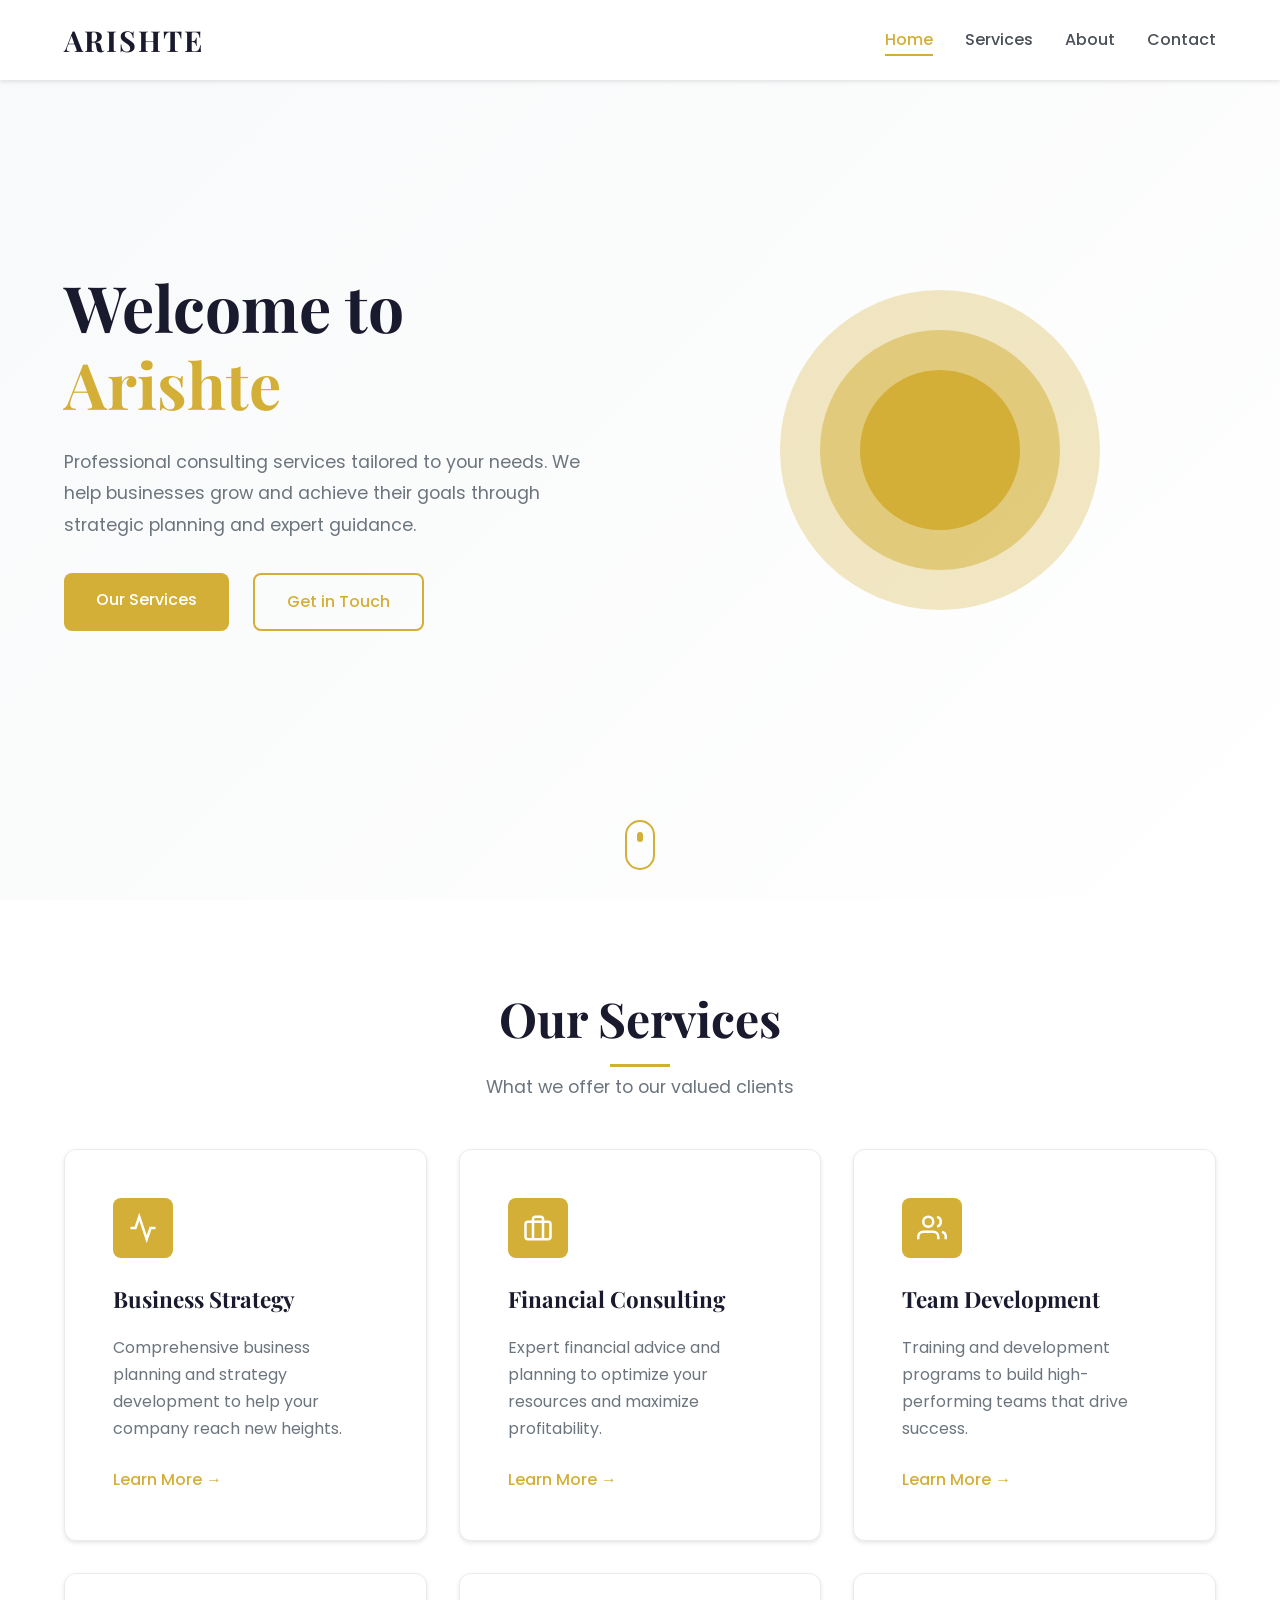
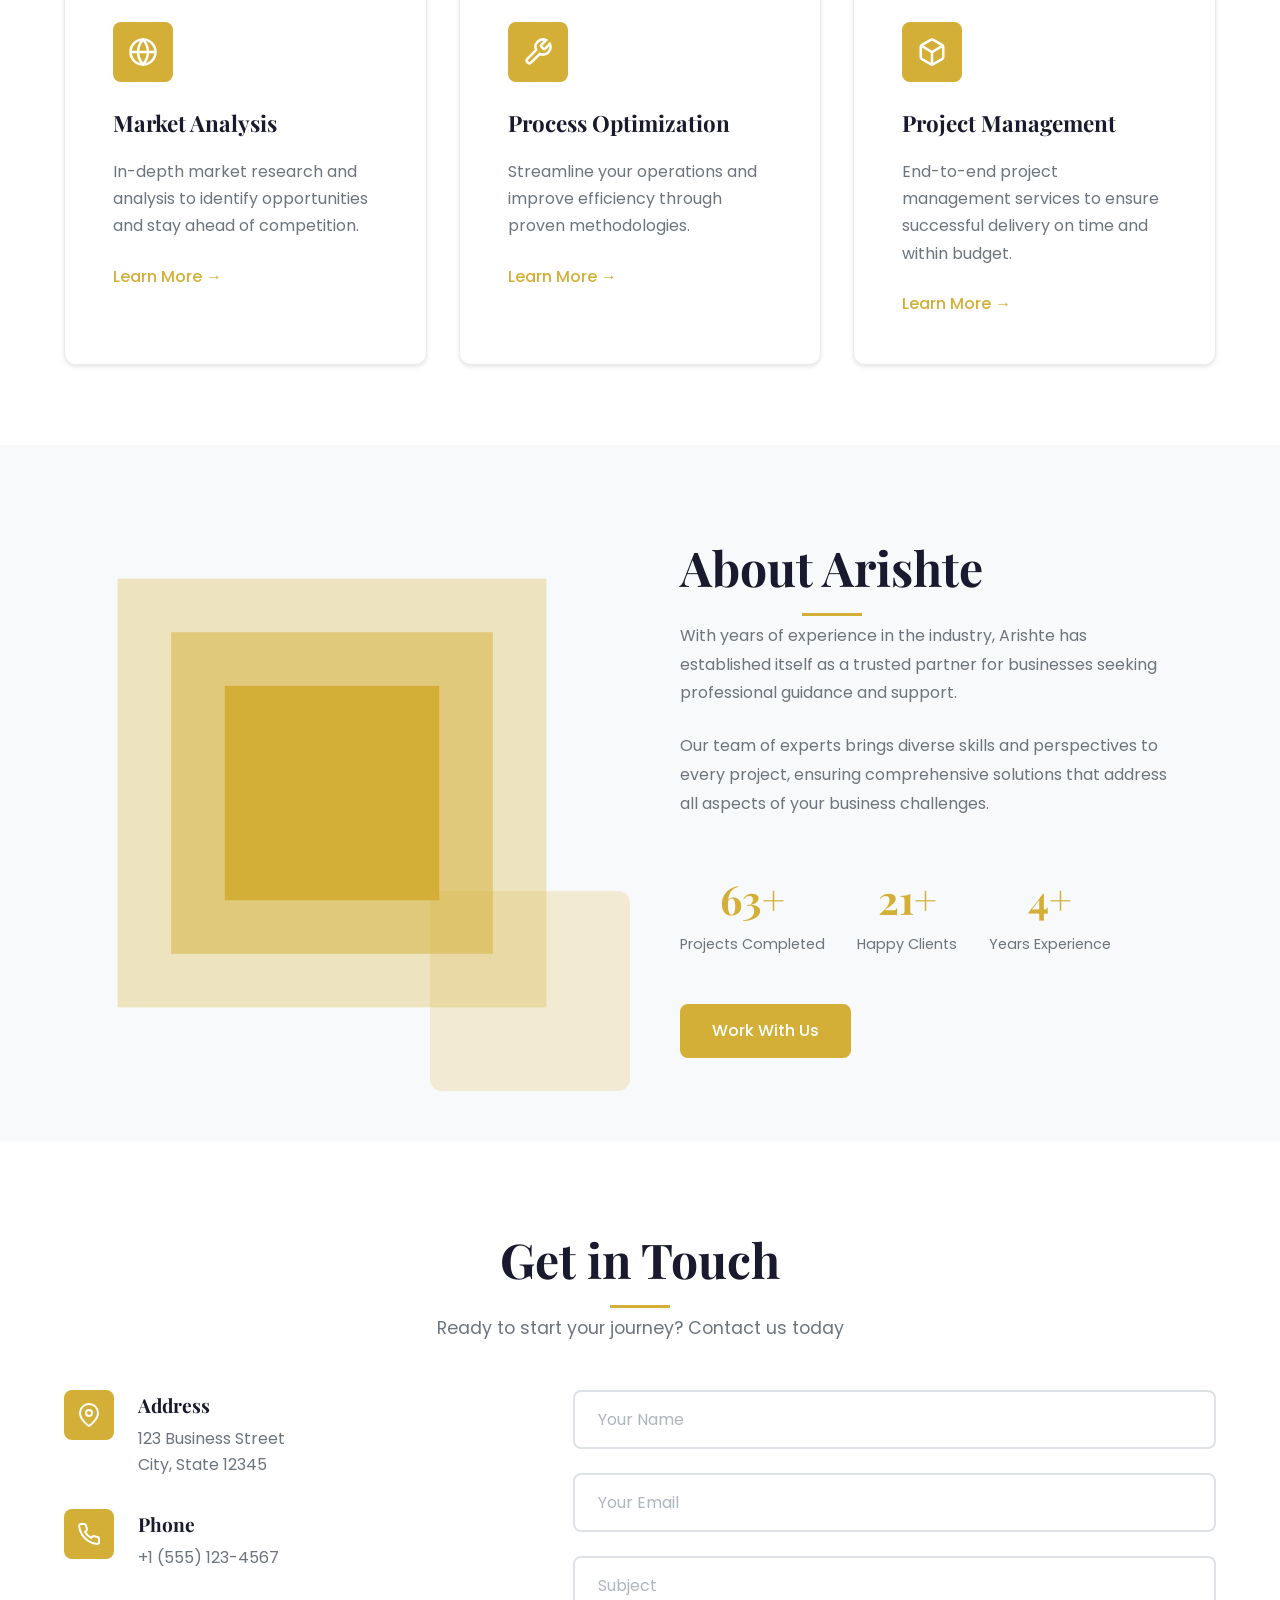
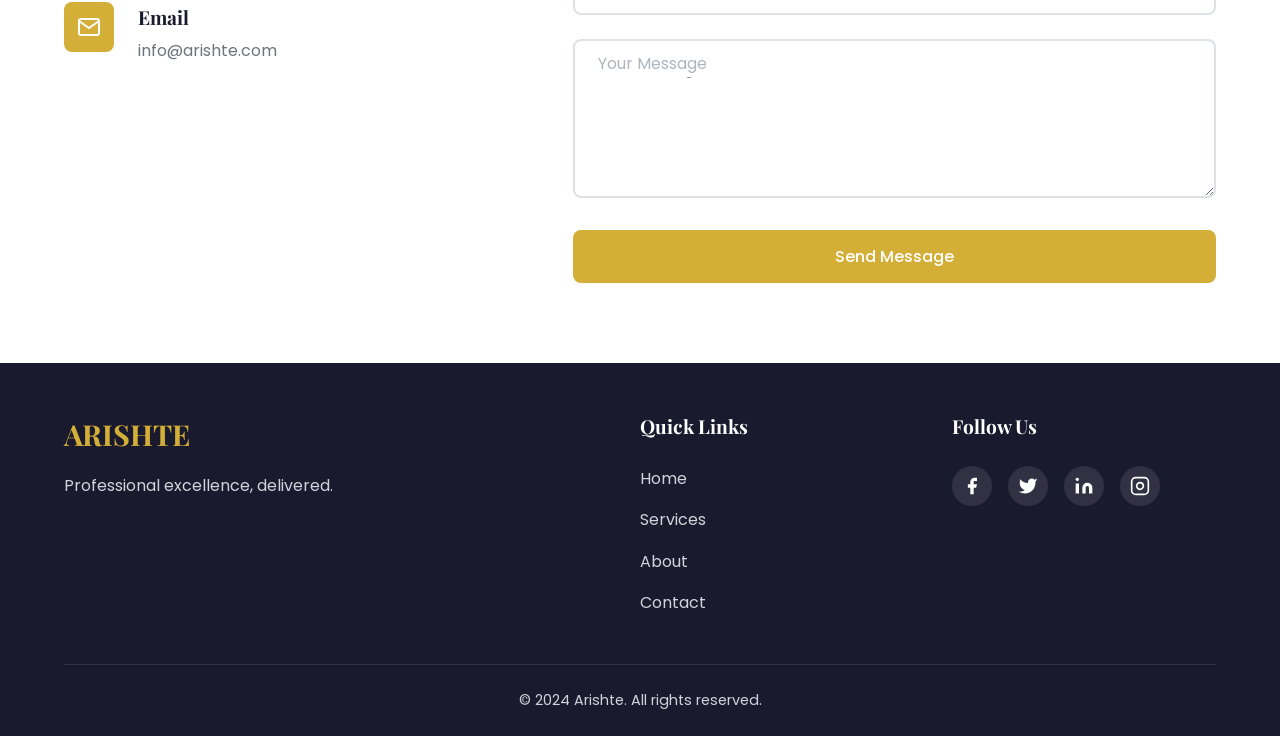
==== index.html @ a4136ff3 "Title: Initial implementation of Arishte website clone with responsive design Key features implement" ====
<!DOCTYPE html>
<html lang="en">
<head>
    <meta charset="UTF-8">
    <meta name="viewport" content="width=device-width, initial-scale=1.0">
    <title>Arishte - Professional Services</title>
    
    <!-- Google Fonts -->
    <link rel="preconnect" href="https://fonts.googleapis.com">
    <link rel="preconnect" href="https://fonts.gstatic.com" crossorigin>
    <link href="https://fonts.googleapis.com/css2?family=Playfair+Display:wght@400;500;600;700&family=Poppins:wght@300;400;500;600&display=swap" rel="stylesheet">
    
    <!-- Custom Styles -->
    <link rel="stylesheet" href="style.css">
</head>
<body>
    <!-- Header / Navbar -->
    <header class="header" id="header">
        <nav class="nav container">
            <a href="#" class="nav__logo">ARISHTE</a>
            
            <!-- Desktop Menu -->
            <ul class="nav__menu" id="nav-menu">
                <li class="nav__item">
                    <a href="#home" class="nav__link active">Home</a>
                </li>
                <li class="nav__item">
                    <a href="#services" class="nav__link">Services</a>
                </li>
                <li class="nav__item">
                    <a href="#about" class="nav__link">About</a>
                </li>
                <li class="nav__item">
                    <a href="#contact" class="nav__link">Contact</a>
                </li>
            </ul>
            
            <!-- Mobile Toggle Button -->
            <button class="nav__toggle" id="nav-toggle" aria-label="Toggle navigation">
                <span></span>
                <span></span>
                <span></span>
            </button>
        </nav>
    </header>

    <main>
        <!-- Hero Section -->
        <section class="hero section" id="home">
            <div class="hero__container container">
                <div class="hero__content">
                    <h1 class="hero__title fade-in">
                        Welcome to<br>
                        <span class="hero__title-highlight">Arishte</span>
                    </h1>
                    <p class="hero__description fade-in">
                        Professional consulting services tailored to your needs. 
                        We help businesses grow and achieve their goals through 
                        strategic planning and expert guidance.
                    </p>
                    <div class="hero__buttons fade-in">
                        <a href="#services" class="btn btn--primary">Our Services</a>
                        <a href="#contact" class="btn btn--outline">Get in Touch</a>
                    </div>
                </div>
                <div class="hero__image fade-in">
                    <!-- Placeholder image - replace with actual image -->
                    <div class="hero__image-placeholder">
                        <svg viewBox="0 0 200 200" xmlns="http://www.w3.org/2000/svg">
                            <circle cx="100" cy="100" r="80" fill="#d4af37" opacity="0.3"/>
                            <circle cx="100" cy="100" r="60" fill="#d4af37" opacity="0.5"/>
                            <circle cx="100" cy="100" r="40" fill="#d4af37"/>
                        </svg>
                    </div>
                </div>
            </div>
            
            <!-- Scroll indicator -->
            <a href="#services" class="scroll-indicator">
                <span></span>
            </a>
        </section>

        <!-- Services Section -->
        <section class="services section" id="services">
            <div class="container">
                <div class="section-header">
                    <h2 class="section-title">Our Services</h2>
                    <p class="section-subtitle">What we offer to our valued clients</p>
                </div>
                
                <div class="services__grid">
                    <!-- Service Card 1 -->
                    <div class="service-card fade-in">
                        <div class="service-card__icon">
                            <svg viewBox="0 0 24 24" fill="none" stroke="currentColor" stroke-width="2">
                                <path d="M22 12h-4l-3 9L9 3l-3 9H2"/>
                            </svg>
                        </div>
                        <h3 class="service-card__title">Business Strategy</h3>
                        <p class="service-card__description">
                            Comprehensive business planning and strategy development 
                            to help your company reach new heights.
                        </p>
                        <a href="#contact" class="service-card__link">Learn More →</a>
                    </div>
                    
                    <!-- Service Card 2 -->
                    <div class="service-card fade-in">
                        <div class="service-card__icon">
                            <svg viewBox="0 0 24 24" fill="none" stroke="currentColor" stroke-width="2">
                                <rect x="2" y="7" width="20" height="14" rx="2" ry="2"/>
                                <path d="M16 21V5a2 2 0 0 0-2-2h-4a2 2 0 0 0-2 2v16"/>
                            </svg>
                        </div>
                        <h3 class="service-card__title">Financial Consulting</h3>
                        <p class="service-card__description">
                            Expert financial advice and planning to optimize your 
                            resources and maximize profitability.
                        </p>
                        <a href="#contact" class="service-card__link">Learn More →</a>
                    </div>
                    
                    <!-- Service Card 3 -->
                    <div class="service-card fade-in">
                        <div class="service-card__icon">
                            <svg viewBox="0 0 24 24" fill="none" stroke="currentColor" stroke-width="2">
                                <path d="M17 21v-2a4 4 0 0 0-4-4H5a4 4 0 0 0-4 4v2"/>
                                <circle cx="9" cy="7" r="4"/>
                                <path d="M23 21v-2a4 4 0 0 0-3-3.87"/>
                                <path d="M16 3.13a4 4 0 0 1 0 7.75"/>
                            </svg>
                        </div>
                        <h3 class="service-card__title">Team Development</h3>
                        <p class="service-card__description">
                            Training and development programs to build high-performing 
                            teams that drive success.
                        </p>
                        <a href="#contact" class="service-card__link">Learn More →</a>
                    </div>
                    
                    <!-- Service Card 4 -->
                    <div class="service-card fade-in">
                        <div class="service-card__icon">
                            <svg viewBox="0 0 24 24" fill="none" stroke="currentColor" stroke-width="2">
                                <circle cx="12" cy="12" r="10"/>
                                <line x1="2" y1="12" x2="22" y2="12"/>
                                <path d="M12 2a15.3 15.3 0 0 1 4 10 15.3 15.3 0 0 1-4 10 15.3 15.3 0 0 1-4-10 15.3 15.3 0 0 1 4-10z"/>
                            </svg>
                        </div>
                        <h3 class="service-card__title">Market Analysis</h3>
                        <p class="service-card__description">
                            In-depth market research and analysis to identify 
                            opportunities and stay ahead of competition.
                        </p>
                        <a href="#contact" class="service-card__link">Learn More →</a>
                    </div>
                    
                    <!-- Service Card 5 -->
                    <div class="service-card fade-in">
                        <div class="service-card__icon">
                            <svg viewBox="0 0 24 24" fill="none" stroke="currentColor" stroke-width="2">
                                <path d="M14.7 6.3a1 1 0 0 0 0 1.4l1.6 1.6a1 1 0 0 0 1.4 0l3.77-3.77a6 6 0 0 1-7.94 7.94l-6.91 6.91a2.12 2.12 0 0 1-3-3l6.91-6.91a6 6 0 0 1 7.94-7.94l-3.76 3.76z"/>
                            </svg>
                        </div>
                        <h3 class="service-card__title">Process Optimization</h3>
                        <p class="service-card__description">
                            Streamline your operations and improve efficiency 
                            through proven methodologies.
                        </p>
                        <a href="#contact" class="service-card__link">Learn More →</a>
                    </div>
                    
                    <!-- Service Card 6 -->
                    <div class="service-card fade-in">
                        <div class="service-card__icon">
                            <svg viewBox="0 0 24 24" fill="none" stroke="currentColor" stroke-width="2">
                                <path d="M21 16V8a2 2 0 0 0-1-1.73l-7-4a2 2 0 0 0-2 0l-7 4A2 2 0 0 0 3 8v8a2 2 0 0 0 1 1.73l7 4a2 2 0 0 0 2 0l7-4A2 2 0 0 0 21 16z"/>
                                <polyline points="3.27 6.96 12 12.01 20.73 6.96"/>
                                <line x1="12" y1="22.08" x2="12" y2="12"/>
                            </svg>
                        </div>
                        <h3 class="service-card__title">Project Management</h3>
                        <p class="service-card__description">
                            End-to-end project management services to ensure 
                            successful delivery on time and within budget.
                        </p>
                        <a href="#contact" class="service-card__link">Learn More →</a>
                    </div>
                </div>
            </div>
        </section>

        <!-- About Section -->
        <section class="about section" id="about">
            <div class="container">
                <div class="about__content">
                    <div class="about__images fade-in">
                        <div class="about__image-main">
                            <!-- Placeholder image - replace with actual image -->
                            <div class="about__image-placeholder">
                                <svg viewBox="0 0 200 200" xmlns="http://www.w3.org/2000/svg">
                                    <rect x="20" y="20" width="160" height="160" fill="#d4af37" opacity="0.3"/>
                                    <rect x="40" y="40" width="120" height="120" fill="#d4af37" opacity="0.5"/>
                                    <rect x="60" y="60" width="80" height="80" fill="#d4af37"/>
                                </svg>
                            </div>
                        </div>
                        <div class="about__image-accent"></div>
                    </div>
                    
                    <div class="about__text fade-in">
                        <h2 class="section-title">About Arishte</h2>
                        <p class="about__description">
                            With years of experience in the industry, Arishte has established itself 
                            as a trusted partner for businesses seeking professional guidance and support.
                        </p>
                        <p class="about__description">
                            Our team of experts brings diverse skills and perspectives to every project, 
                            ensuring comprehensive solutions that address all aspects of your business challenges.
                        </p>
                        
                        <div class="about__stats">
                            <div class="stat">
                                <span class="stat__number">150+</span>
                                <span class="stat__label">Projects Completed</span>
                            </div>
                            <div class="stat">
                                <span class="stat__number">50+</span>
                                <span class="stat__label">Happy Clients</span>
                            </div>
                            <div class="stat">
                                <span class="stat__number">10+</span>
                                <span class="stat__label">Years Experience</span>
                            </div>
                        </div>
                        
                        <a href="#contact" class="btn btn--primary">Work With Us</a>
                    </div>
                </div>
            </div>
        </section>

        <!-- Contact Section -->
        <section class="contact section" id="contact">
            <div class="container">
                <div class="section-header">
                    <h2 class="section-title">Get in Touch</h2>
                    <p class="section-subtitle">Ready to start your journey? Contact us today</p>
                </div>
                
                <div class="contact__content">
                    <div class="contact__info fade-in">
                        <div class="contact__item">
                            <div class="contact__icon">
                                <svg viewBox="0 0 24 24" fill="none" stroke="currentColor" stroke-width="2">
                                    <path d="M21 10c0 7-9 13-9 13s-9-6-9-13a9 9 0 0 1 18 0z"/>
                                    <circle cx="12" cy="10" r="3"/>
                                </svg>
                            </div>
                            <div class="contact__details">
                                <h4>Address</h4>
                                <p>123 Business Street<br>City, State 12345</p>
                            </div>
                        </div>
                        
                        <div class="contact__item">
                            <div class="contact__icon">
                                <svg viewBox="0 0 24 24" fill="none" stroke="currentColor" stroke-width="2">
                                    <path d="M22 16.92v3a2 2 0 0 1-2.18 2 19.79 19.79 0 0 1-8.63-3.07 19.5 19.5 0 0 1-6-6 19.79 19.79 0 0 1-3.07-8.67A2 2 0 0 1 4.11 2h3a2 2 0 0 1 2 1.72 12.84 12.84 0 0 0 .7 2.81 2 2 0 0 1-.45 2.11L8.09 9.91a16 16 0 0 0 6 6l1.27-1.27a2 2 0 0 1 2.11-.45 12.84 12.84 0 0 0 2.81.7A2 2 0 0 1 22 16.92z"/>
                                </svg>
                            </div>
                            <div class="contact__details">
                                <h4>Phone</h4>
                                <p>+1 (555) 123-4567</p>
                            </div>
                        </div>
                        
                        <div class="contact__item">
                            <div class="contact__icon">
                                <svg viewBox="0 0 24 24" fill="none" stroke="currentColor" stroke-width="2">
                                    <path d="M4 4h16c1.1 0 2 .9 2 2v12c0 1.1-.9 2-2 2H4c-1.1 0-2-.9-2-2V6c0-1.1.9-2 2-2z"/>
                                    <polyline points="22,6 12,13 2,6"/>
                                </svg>
                            </div>
                            <div class="contact__details">
                                <h4>Email</h4>
                                <p>info@arishte.com</p>
                            </div>
                        </div>
                    </div>
                    
                    <form class="contact__form fade-in" id="contact-form">
                        <div class="form-group">
                            <input type="text" id="name" class="form-input" placeholder="Your Name" required>
                            <label for="name" class="form-label">Your Name</label>
                        </div>
                        
                        <div class="form-group">
                            <input type="email" id="email" class="form-input" placeholder="Your Email" required>
                            <label for="email" class="form-label">Your Email</label>
                        </div>
                        
                        <div class="form-group">
                            <input type="text" id="subject" class="form-input" placeholder="Subject" required>
                            <label for="subject" class="form-label">Subject</label>
                        </div>
                        
                        <div class="form-group">
                            <textarea id="message" class="form-input form-textarea" placeholder="Your Message" rows="5" required></textarea>
                            <label for="message" class="form-label">Your Message</label>
                        </div>
                        
                        <button type="submit" class="btn btn--primary btn--full">Send Message</button>
                    </form>
                </div>
            </div>
        </section>
    </main>

    <!-- Footer -->
    <footer class="footer">
        <div class="container">
            <div class="footer__content">
                <div class="footer__brand">
                    <h3 class="footer__logo">ARISHTE</h3>
                    <p class="footer__tagline">Professional excellence, delivered.</p>
                </div>
                
                <div class="footer__links">
                    <h4>Quick Links</h4>
                    <ul>
                        <li><a href="#home">Home</a></li>
                        <li><a href="#services">Services</a></li>
                        <li><a href="#about">About</a></li>
                        <li><a href="#contact">Contact</a></li>
                    </ul>
                </div>
                
                <div class="footer__social">
                    <h4>Follow Us</h4>
                    <div class="social-links">
                        <a href="#" class="social-link" aria-label="Facebook">
                            <svg viewBox="0 0 24 24" fill="currentColor">
                                <path d="M18 2h-3a5 5 0 0 0-5 5v3H7v4h3v8h4v-8h3l1-4h-4V7a1 1 0 0 1 1-1h3z"/>
                            </svg>
                        </a>
                        <a href="#" class="social-link" aria-label="Twitter">
                            <svg viewBox="0 0 24 24" fill="currentColor">
                                <path d="M23 3a10.9 10.9 0 0 1-3.14 1.53 4.48 4.48 0 0 0-7.86 3v1A10.66 10.66 0 0 1 3 4s-4 9 5 13a11.64 11.64 0 0 1-7 2c9 5 20 0 20-11.5a4.5 4.5 0 0 0-.08-.83A7.72 7.72 0 0 0 23 3z"/>
                            </svg>
                        </a>
                        <a href="#" class="social-link" aria-label="LinkedIn">
                            <svg viewBox="0 0 24 24" fill="currentColor">
                                <path d="M16 8a6 6 0 0 1 6 6v7h-4v-7a2 2 0 0 0-2-2 2 2 0 0 0-2 2v7h-4v-7a6 6 0 0 1 6-6z"/>
                                <rect x="2" y="9" width="4" height="12"/>
                                <circle cx="4" cy="4" r="2"/>
                            </svg>
                        </a>
                        <a href="#" class="social-link" aria-label="Instagram">
                            <svg viewBox="0 0 24 24" fill="none" stroke="currentColor" stroke-width="2">
                                <rect x="2" y="2" width="20" height="20" rx="5" ry="5"/>
                                <path d="M16 11.37A4 4 0 1 1 12.63 8 4 4 0 0 1 16 11.37z"/>
                                <line x1="17.5" y1="6.5" x2="17.51" y2="6.5"/>
                            </svg>
                        </a>
                    </div>
                </div>
            </div>
            
            <div class="footer__bottom">
                <p>&copy; 2024 Arishte. All rights reserved.</p>
            </div>
        </div>
    </footer>

    <!-- JavaScript -->
    <script src="script.js"></script>
</body>
</html>
---- style.css ----
/* ===================================
   CSS Variables & Reset
   =================================== */
:root {
    /* Colors */
    --color-primary: #d4af37;
    --color-primary-dark: #b8962e;
    --color-primary-light: #e8c55a;
    --color-secondary: #1a1a2e;
    --color-dark: #0f0f1a;
    --color-light: #ffffff;
    --color-gray-100: #f8f9fa;
    --color-gray-200: #e9ecef;
    --color-gray-300: #dee2e6;
    --color-gray-400: #ced4da;
    --color-gray-500: #adb5bd;
    --color-gray-600: #6c757d;
    --color-gray-700: #495057;
    --color-gray-800: #343a40;
    --color-gray-900: #212529;
    
    /* Typography */
    --font-heading: 'Playfair Display', Georgia, serif;
    --font-body: 'Poppins', -apple-system, BlinkMacSystemFont, sans-serif;
    
    /* Spacing */
    --spacing-xs: 0.5rem;
    --spacing-sm: 1rem;
    --spacing-md: 1.5rem;
    --spacing-lg: 2rem;
    --spacing-xl: 3rem;
    --spacing-2xl: 5rem;
    
    /* Transitions */
    --transition-fast: 0.2s ease;
    --transition-normal: 0.3s ease;
    --transition-slow: 0.5s ease;
    
    /* Shadows */
    --shadow-sm: 0 2px 4px rgba(0, 0, 0, 0.1);
    --shadow-md: 0 4px 12px rgba(0, 0, 0, 0.15);
    --shadow-lg: 0 8px 24px rgba(0, 0, 0, 0.2);
    
    /* Border Radius */
    --radius-sm: 4px;
    --radius-md: 8px;
    --radius-lg: 12px;
    --radius-full: 50%;
}

/* Reset */
*, *::before, *::after {
    margin: 0;
    padding: 0;
    box-sizing: border-box;
}

html {
    scroll-behavior: smooth;
    font-size: 16px;
}

body {
    font-family: var(--font-body);
    color: var(--color-gray-800);
    line-height: 1.6;
    overflow-x: hidden;
}

img {
    max-width: 100%;
    height: auto;
    display: block;
}

a {
    text-decoration: none;
    color: inherit;
    transition: color var(--transition-fast);
}

ul {
    list-style: none;
}

button {
    font-family: inherit;
    cursor: pointer;
    border: none;
    background: none;
}

input, textarea {
    font-family: inherit;
    font-size: inherit;
}

/* ===================================
   Utility Classes
   =================================== */
.container {
    max-width: 1200px;
    margin: 0 auto;
    padding: 0 var(--spacing-md);
}

.section {
    padding: var(--spacing-2xl) 0;
}

.section-header {
    text-align: center;
    margin-bottom: var(--spacing-xl);
}

.section-title {
    font-family: var(--font-heading);
    font-size: clamp(2rem, 5vw, 3rem);
    color: var(--color-secondary);
    margin-bottom: var(--spacing-sm);
    position: relative;
    display: inline-block;
}

.section-title::after {
    content: '';
    position: absolute;
    bottom: -10px;
    left: 50%;
    transform: translateX(-50%);
    width: 60px;
    height: 3px;
    background: var(--color-primary);
}

.section-subtitle {
    color: var(--color-gray-600);
    font-size: 1.1rem;
    max-width: 600px;
    margin: 0 auto;
}

/* Buttons */
.btn {
    display: inline-block;
    padding: 14px 32px;
    font-weight: 500;
    font-size: 1rem;
    border-radius: var(--radius-md);
    transition: all var(--transition-normal);
    text-align: center;
}

.btn--primary {
    background: var(--color-primary);
    color: var(--color-light);
}

.btn--primary:hover {
    background: var(--color-primary-dark);
    transform: translateY(-2px);
    box-shadow: var(--shadow-md);
}

.btn--outline {
    background: transparent;
    color: var(--color-primary);
    border: 2px solid var(--color-primary);
}

.btn--outline:hover {
    background: var(--color-primary);
    color: var(--color-light);
    transform: translateY(-2px);
}

.btn--full {
    width: 100%;
}

/* Fade-in Animation */
.fade-in {
    opacity: 0;
    transform: translateY(30px);
    transition: opacity var(--transition-slow), transform var(--transition-slow);
}

.fade-in.visible {
    opacity: 1;
    transform: translateY(0);
}

/* ===================================
   Header / Navigation
   =================================== */
.header {
    position: fixed;
    top: 0;
    left: 0;
    width: 100%;
    z-index: 1000;
    background: rgba(255, 255, 255, 0.95);
    backdrop-filter: blur(10px);
    box-shadow: var(--shadow-sm);
    transition: all var(--transition-normal);
}

.header.scrolled {
    box-shadow: var(--shadow-md);
}

.nav {
    display: flex;
    justify-content: space-between;
    align-items: center;
    height: 80px;
}

.nav__logo {
    font-family: var(--font-heading);
    font-size: 1.8rem;
    font-weight: 700;
    color: var(--color-secondary);
    letter-spacing: 2px;
}

.nav__logo:hover {
    color: var(--color-primary);
}

.nav__menu {
    display: flex;
    gap: var(--spacing-lg);
}

.nav__link {
    font-weight: 500;
    color: var(--color-gray-700);
    position: relative;
    padding: 5px 0;
}

.nav__link::after {
    content: '';
    position: absolute;
    bottom: 0;
    left: 0;
    width: 0;
    height: 2px;
    background: var(--color-primary);
    transition: width var(--transition-normal);
}

.nav__link:hover::after,
.nav__link.active::after {
    width: 100%;
}

.nav__link:hover,
.nav__link.active {
    color: var(--color-primary);
}

.nav__toggle {
    display: none;
    flex-direction: column;
    gap: 5px;
    padding: 5px;
}

.nav__toggle span {
    display: block;
    width: 25px;
    height: 3px;
    background: var(--color-secondary);
    border-radius: 2px;
    transition: all var(--transition-normal);
}

/* Mobile Menu Active State */
.nav__toggle.active span:nth-child(1) {
    transform: rotate(45deg) translate(6px, 6px);
}

.nav__toggle.active span:nth-child(2) {
    opacity: 0;
}

.nav__toggle.active span:nth-child(3) {
    transform: rotate(-45deg) translate(6px, -6px);
}

/* ===================================
   Hero Section
   =================================== */
.hero {
    min-height: 100vh;
    display: flex;
    align-items: center;
    padding-top: 80px;
    background: linear-gradient(135deg, var(--color-gray-100) 0%, var(--color-light) 100%);
    position: relative;
    overflow: hidden;
}

.hero__container {
    display: grid;
    grid-template-columns: 1fr 1fr;
    gap: var(--spacing-xl);
    align-items: center;
}

.hero__content {
    max-width: 600px;
}

.hero__title {
    font-family: var(--font-heading);
    font-size: clamp(2.5rem, 6vw, 4rem);
    line-height: 1.2;
    color: var(--color-secondary);
    margin-bottom: var(--spacing-md);
}

.hero__title-highlight {
    color: var(--color-primary);
    display: block;
}

.hero__description {
    font-size: 1.1rem;
    color: var(--color-gray-600);
    margin-bottom: var(--spacing-lg);
    line-height: 1.8;
}

.hero__buttons {
    display: flex;
    gap: var(--spacing-md);
    flex-wrap: wrap;
}

.hero__image {
    display: flex;
    justify-content: center;
    align-items: center;
}

.hero__image-placeholder {
    width: 400px;
    height: 400px;
    animation: float 6s ease-in-out infinite;
}

@keyframes float {
    0%, 100% {
        transform: translateY(0);
    }
    50% {
        transform: translateY(-20px);
    }
}

.scroll-indicator {
    position: absolute;
    bottom: 30px;
    left: 50%;
    transform: translateX(-50%);
    width: 30px;
    height: 50px;
    border: 2px solid var(--color-primary);
    border-radius: 15px;
    display: flex;
    justify-content: center;
    animation: bounce 2s infinite;
}

.scroll-indicator span {
    width: 6px;
    height: 10px;
    background: var(--color-primary);
    border-radius: 3px;
    margin-top: 10px;
    animation: scroll 2s infinite;
}

@keyframes bounce {
    0%, 100% {
        transform: translateX(-50%) translateY(0);
    }
    50% {
        transform: translateX(-50%) translateY(10px);
    }
}

@keyframes scroll {
    0% {
        opacity: 1;
        transform: translateY(0);
    }
    100% {
        opacity: 0;
        transform: translateY(15px);
    }
}

/* ===================================
   Services Section
   =================================== */
.services {
    background: var(--color-light);
}

.services__grid {
    display: grid;
    grid-template-columns: repeat(auto-fit, minmax(320px, 1fr));
    gap: var(--spacing-lg);
}

.service-card {
    background: var(--color-light);
    padding: var(--spacing-xl);
    border-radius: var(--radius-lg);
    box-shadow: var(--shadow-sm);
    transition: all var(--transition-normal);
    border: 1px solid var(--color-gray-200);
}

.service-card:hover {
    transform: translateY(-10px);
    box-shadow: var(--shadow-lg);
    border-color: var(--color-primary);
}

.service-card__icon {
    width: 60px;
    height: 60px;
    background: var(--color-primary);
    color: var(--color-light);
    border-radius: var(--radius-md);
    display: flex;
    align-items: center;
    justify-content: center;
    margin-bottom: var(--spacing-md);
    transition: all var(--transition-normal);
}

.service-card:hover .service-card__icon {
    background: var(--color-primary-dark);
}

.service-card__icon svg {
    width: 30px;
    height: 30px;
}

.service-card__title {
    font-family: var(--font-heading);
    font-size: 1.4rem;
    color: var(--color-secondary);
    margin-bottom: var(--spacing-sm);
}

.service-card__description {
    color: var(--color-gray-600);
    margin-bottom: var(--spacing-md);
    line-height: 1.7;
}

.service-card__link {
    color: var(--color-primary);
    font-weight: 500;
    display: inline-flex;
    align-items: center;
    gap: 5px;
    transition: gap var(--transition-fast);
}

.service-card__link:hover {
    gap: 10px;
}

/* ===================================
   About Section
   =================================== */
.about {
    background: var(--color-gray-100);
}

.about__content {
    display: grid;
    grid-template-columns: 1fr 1fr;
    gap: var(--spacing-2xl);
    align-items: center;
}

.about__images {
    position: relative;
}

.about__image-main {
    position: relative;
    z-index: 2;
}

.about__image-placeholder {
    width: 100%;
    aspect-ratio: 1;
    border-radius: var(--radius-lg);
    overflow: hidden;
}

.about__image-accent {
    position: absolute;
    bottom: -30px;
    right: -30px;
    width: 200px;
    height: 200px;
    background: var(--color-primary);
    opacity: 0.2;
    border-radius: var(--radius-lg);
    z-index: 1;
}

.about__text {
    max-width: 500px;
}

.about__description {
    color: var(--color-gray-600);
    margin-bottom: var(--spacing-md);
    line-height: 1.8;
}

.about__stats {
    display: flex;
    gap: var(--spacing-lg);
    margin: var(--spacing-xl) 0;
}

.stat {
    text-align: center;
}

.stat__number {
    display: block;
    font-family: var(--font-heading);
    font-size: 2.5rem;
    font-weight: 700;
    color: var(--color-primary);
}

.stat__label {
    font-size: 0.9rem;
    color: var(--color-gray-600);
}

/* ===================================
   Contact Section
   =================================== */
.contact {
    background: var(--color-light);
}

.contact__content {
    display: grid;
    grid-template-columns: 1fr 1.5fr;
    gap: var(--spacing-2xl);
}

.contact__info {
    display: flex;
    flex-direction: column;
    gap: var(--spacing-lg);
}

.contact__item {
    display: flex;
    gap: var(--spacing-md);
    align-items: flex-start;
}

.contact__icon {
    width: 50px;
    height: 50px;
    background: var(--color-primary);
    color: var(--color-light);
    border-radius: var(--radius-md);
    display: flex;
    align-items: center;
    justify-content: center;
    flex-shrink: 0;
}

.contact__icon svg {
    width: 24px;
    height: 24px;
}

.contact__details h4 {
    font-family: var(--font-heading);
    font-size: 1.2rem;
    color: var(--color-secondary);
    margin-bottom: 5px;
}

.contact__details p {
    color: var(--color-gray-600);
    line-height: 1.6;
}

.contact__form {
    display: flex;
    flex-direction: column;
    gap: var(--spacing-md);
}

.form-group {
    position: relative;
}

.form-input {
    width: 100%;
    padding: 15px 20px;
    border: 2px solid var(--color-gray-300);
    border-radius: var(--radius-md);
    background: var(--color-light);
    transition: all var(--transition-fast);
    font-size: 1rem;
}

.form-input:focus {
    outline: none;
    border-color: var(--color-primary);
    box-shadow: 0 0 0 3px rgba(212, 175, 55, 0.1);
}

.form-label {
    position: absolute;
    left: 20px;
    top: 50%;
    transform: translateY(-50%);
    color: var(--color-gray-500);
    pointer-events: none;
    transition: all var(--transition-fast);
    background: var(--color-light);
    padding: 0 5px;
}

.form-textarea + .form-label {
    top: 25px;
}

.form-input:focus + .form-label,
.form-input:not(:placeholder-shown) + .form-label {
    top: 0;
    font-size: 0.85rem;
    color: var(--color-primary);
}

.form-textarea {
    resize: vertical;
    min-height: 150px;
}

/* ===================================
   Footer
   =================================== */
.footer {
    background: var(--color-secondary);
    color: var(--color-light);
    padding: var(--spacing-xl) 0 var(--spacing-md);
}

.footer__content {
    display: grid;
    grid-template-columns: 2fr 1fr 1fr;
    gap: var(--spacing-xl);
    margin-bottom: var(--spacing-xl);
}

.footer__logo {
    font-family: var(--font-heading);
    font-size: 1.8rem;
    margin-bottom: var(--spacing-sm);
    color: var(--color-primary);
}

.footer__tagline {
    color: var(--color-gray-400);
    line-height: 1.6;
}

.footer__links h4,
.footer__social h4 {
    font-family: var(--font-heading);
    font-size: 1.2rem;
    margin-bottom: var(--spacing-md);
    color: var(--color-light);
}

.footer__links ul {
    display: flex;
    flex-direction: column;
    gap: var(--spacing-sm);
}

.footer__links a {
    color: var(--color-gray-400);
    transition: all var(--transition-fast);
}

.footer__links a:hover {
    color: var(--color-primary);
    padding-left: 5px;
}

.social-links {
    display: flex;
    gap: var(--spacing-sm);
}

.social-link {
    width: 40px;
    height: 40px;
    background: rgba(255, 255, 255, 0.1);
    border-radius: var(--radius-full);
    display: flex;
    align-items: center;
    justify-content: center;
    transition: all var(--transition-normal);
}

.social-link svg {
    width: 20px;
    height: 20px;
}

.social-link:hover {
    background: var(--color-primary);
    transform: translateY(-3px);
}

.footer__bottom {
    border-top: 1px solid rgba(255, 255, 255, 0.1);
    padding-top: var(--spacing-md);
    text-align: center;
    color: var(--color-gray-400);
    font-size: 0.9rem;
}

/* ===================================
   Responsive Design
   =================================== */

/* Tablet */
@media (max-width: 992px) {
    .hero__container {
        grid-template-columns: 1fr;
        text-align: center;
    }
    
    .hero__content {
        max-width: 100%;
    }
    
    .hero__buttons {
        justify-content: center;
    }
    
    .hero__image {
        order: -1;
    }
    
    .hero__image-placeholder {
        width: 300px;
        height: 300px;
    }
    
    .about__content {
        grid-template-columns: 1fr;
    }
    
    .about__images {
        max-width: 500px;
        margin: 0 auto;
    }
    
    .about__text {
        max-width: 100%;
        text-align: center;
    }
    
    .about__stats {
        justify-content: center;
    }
    
    .contact__content {
        grid-template-columns: 1fr;
    }
    
    .footer__content {
        grid-template-columns: 1fr;
        text-align: center;
    }
    
    .social-links {
        justify-content: center;
    }
}

/* Mobile */
@media (max-width: 768px) {
    :root {
        --spacing-2xl: 3rem;
    }
    
    .nav__menu {
        position: fixed;
        top: 80px;
        left: -100%;
        width: 100%;
        height: calc(100vh - 80px);
        background: var(--color-light);
        flex-direction: column;
        align-items: center;
        justify-content: center;
        gap: var(--spacing-xl);
        transition: left var(--transition-normal);
        box-shadow: var(--shadow-md);
    }
    
    .nav__menu.active {
        left: 0;
    }
    
    .nav__toggle {
        display: flex;
    }
    
    .nav__link {
        font-size: 1.3rem;
    }
    
    .services__grid {
        grid-template-columns: 1fr;
    }
    
    .about__stats {
        flex-direction: column;
        gap: var(--spacing-md);
    }
    
    .hero__buttons {
        flex-direction: column;
        align-items: center;
    }
    
    .btn {
        width: 100%;
        max-width: 300px;
    }
    
    .section-title {
        font-size: 2rem;
    }
    
    .hero__title {
        font-size: 2.5rem;
    }
}

/* Small Mobile */
@media (max-width: 480px) {
    .container {
        padding: 0 var(--spacing-sm);
    }
    
    .hero__image-placeholder {
        width: 250px;
        height: 250px;
    }
    
    .service-card {
        padding: var(--spacing-lg);
    }
    
    .stat__number {
        font-size: 2rem;
    }
}

/* Print Styles */
@media print {
    .header,
    .scroll-indicator,
    .nav__toggle {
        display: none;
    }
    
    .section {
        padding: 20px 0;
    }
}
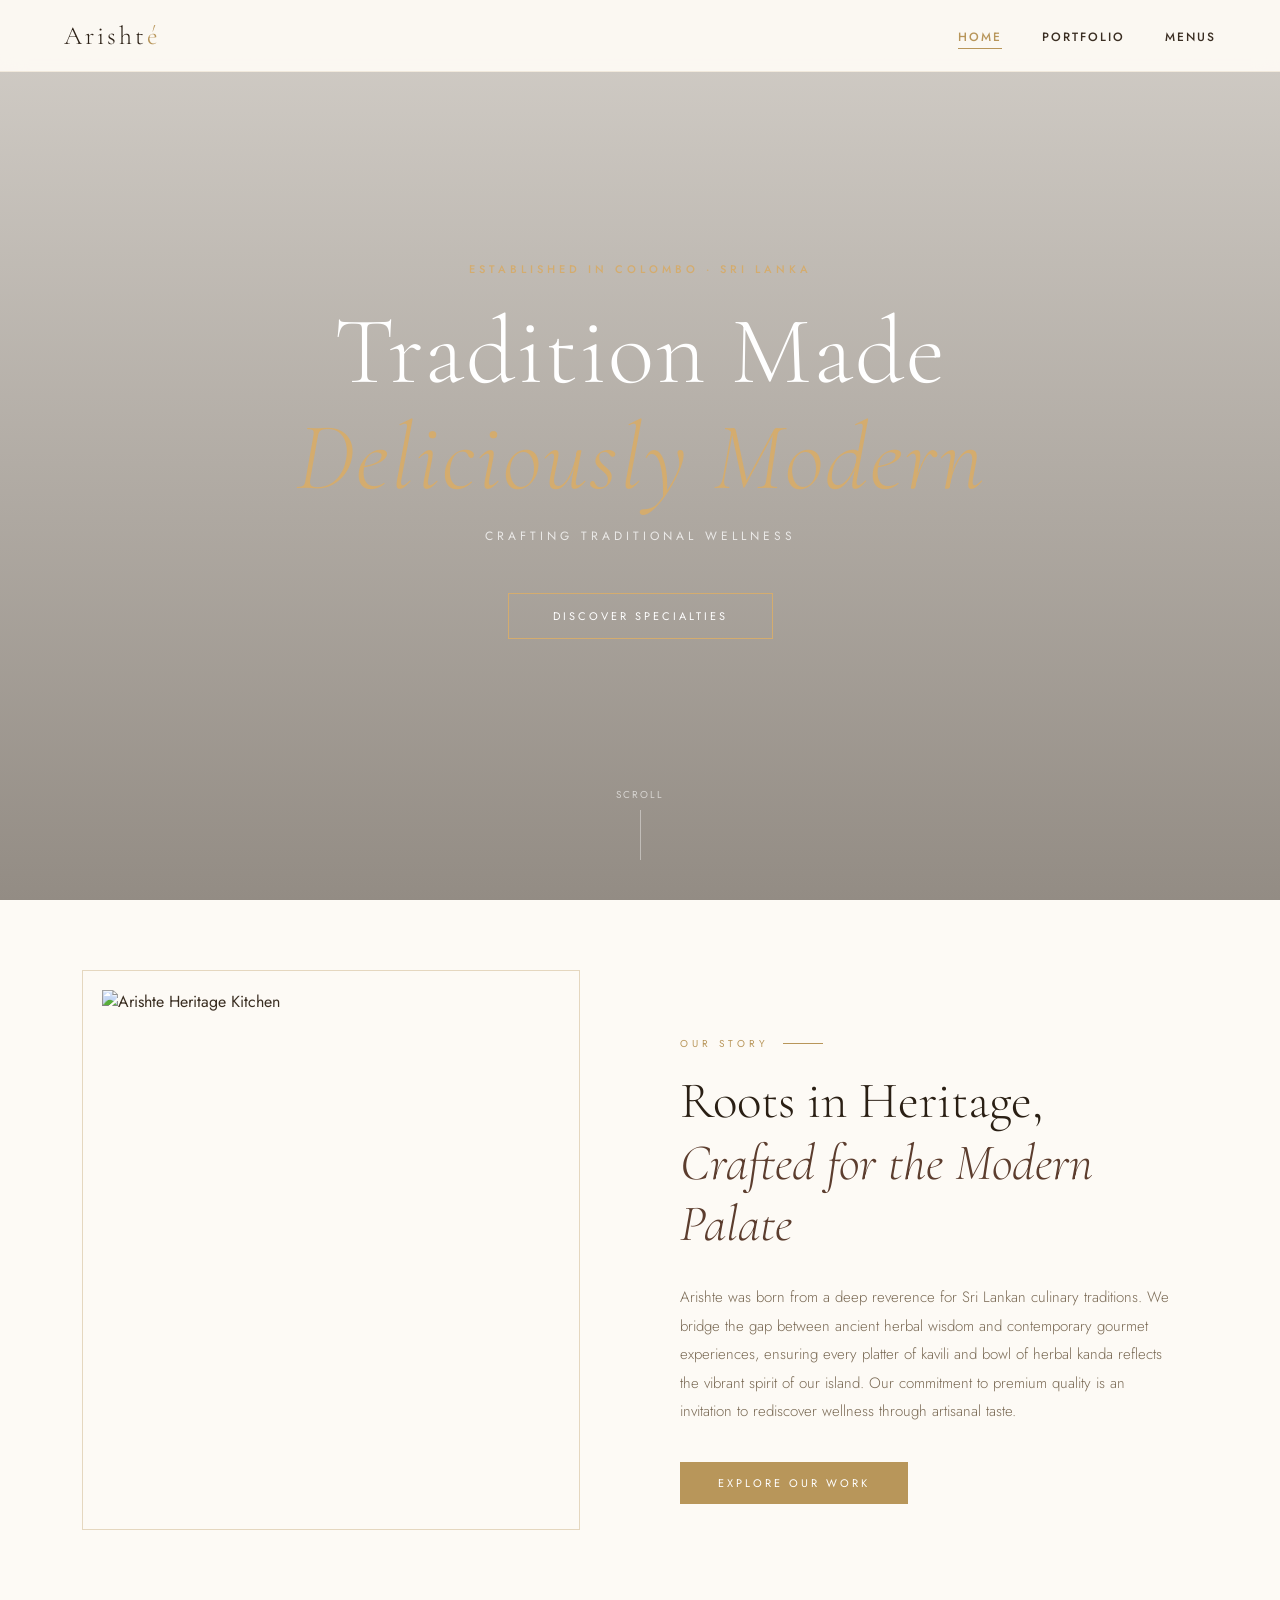
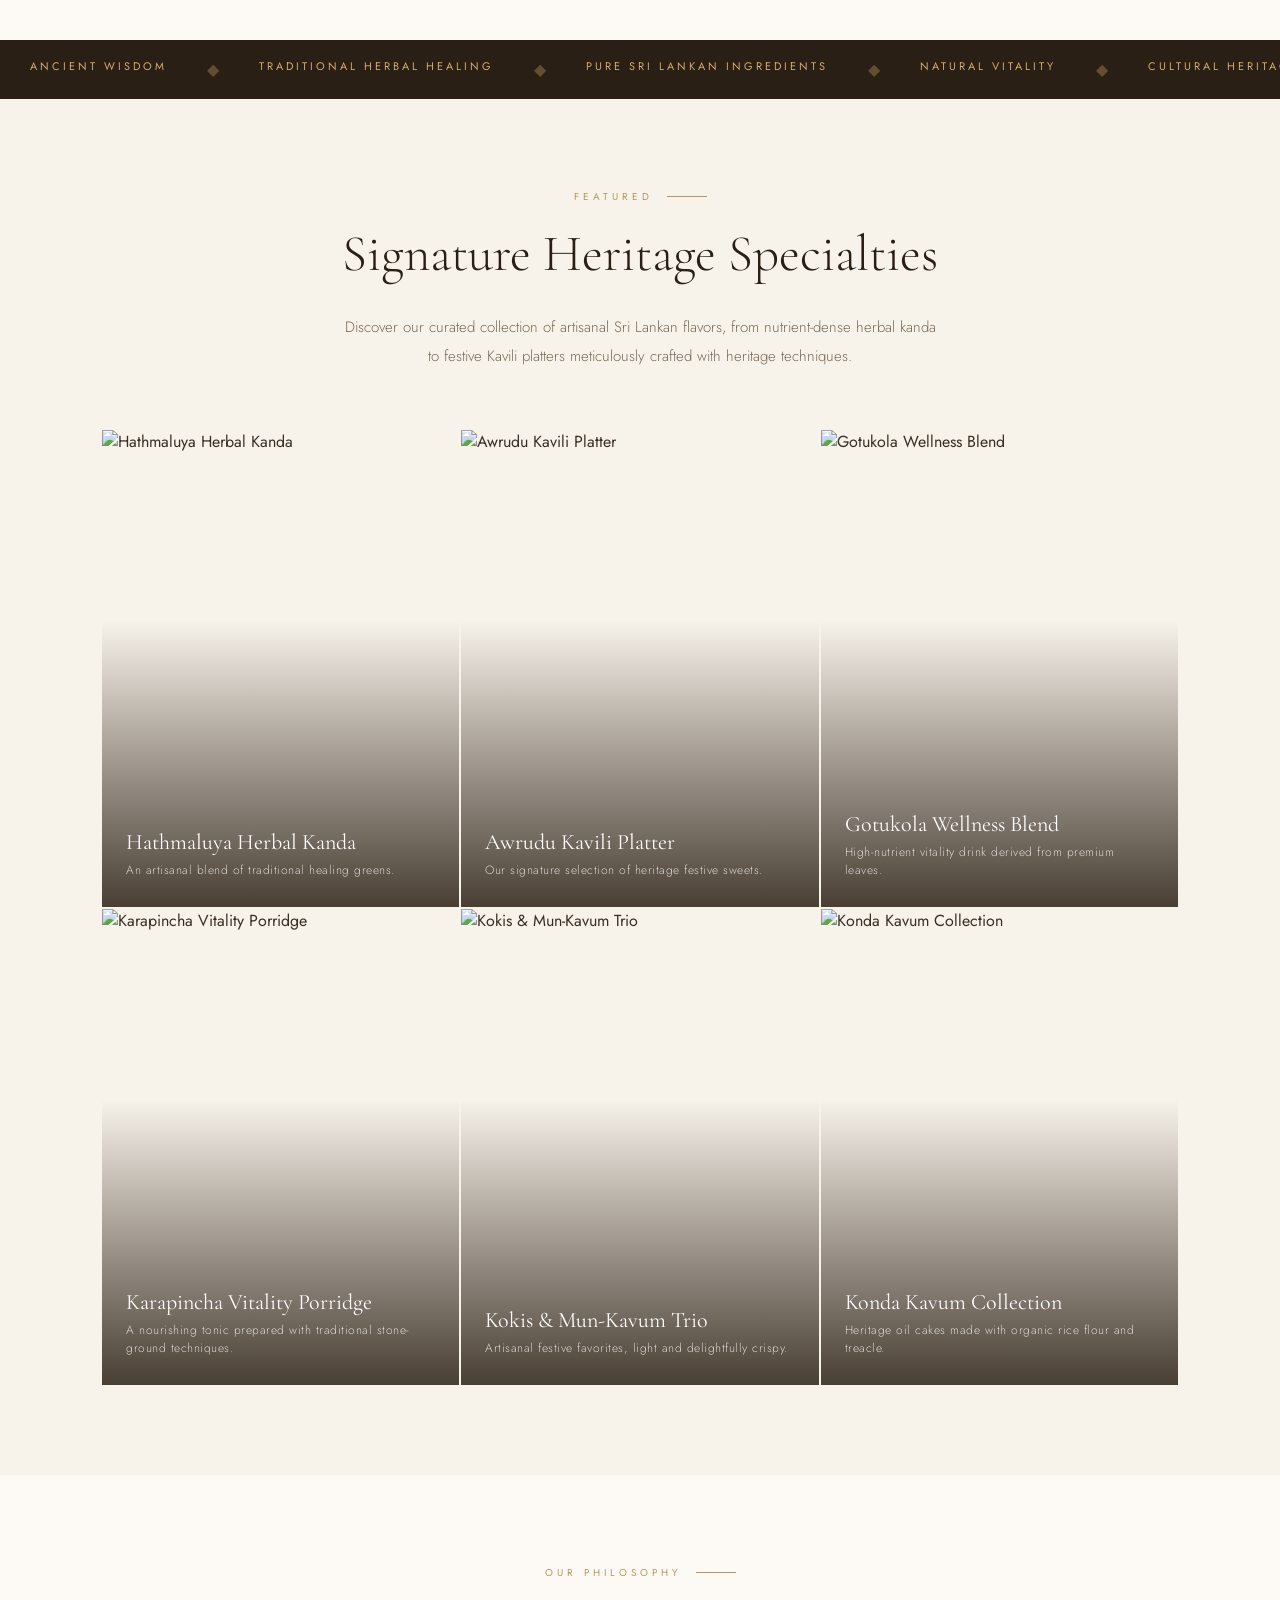
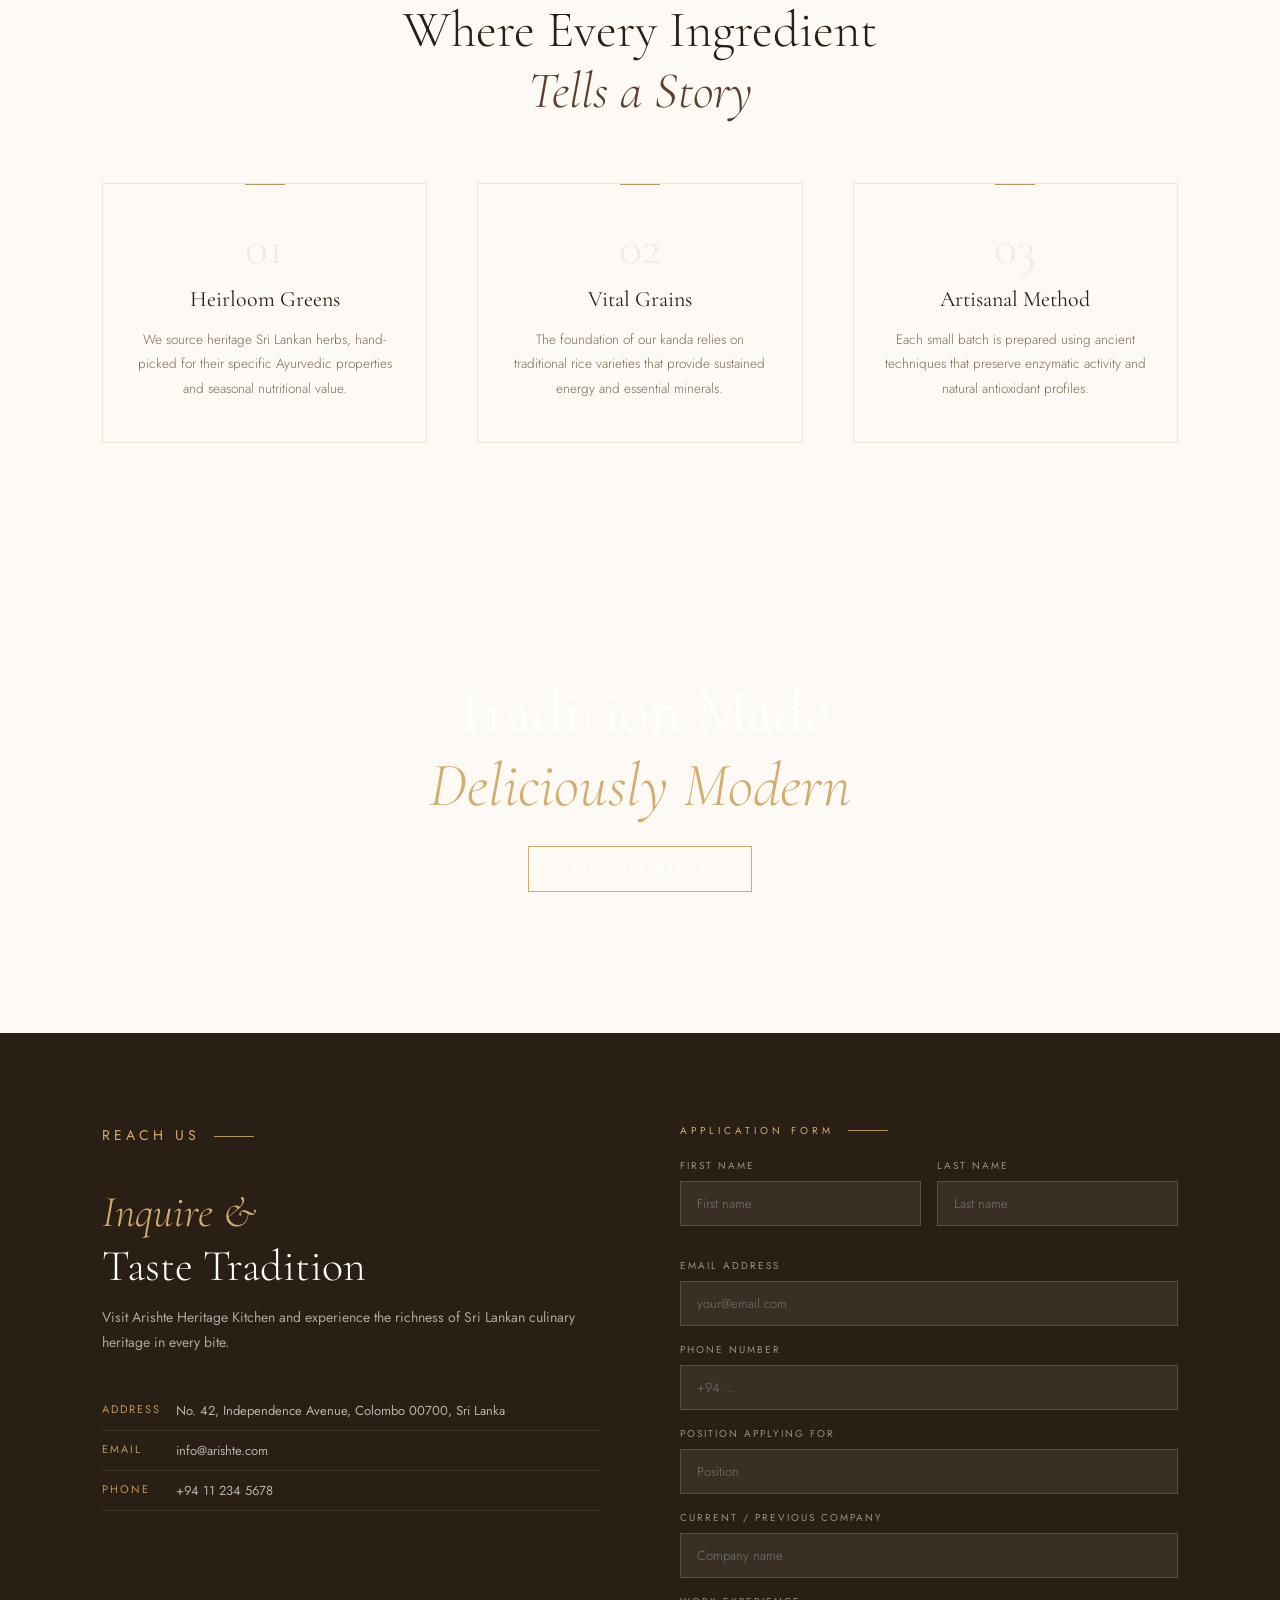
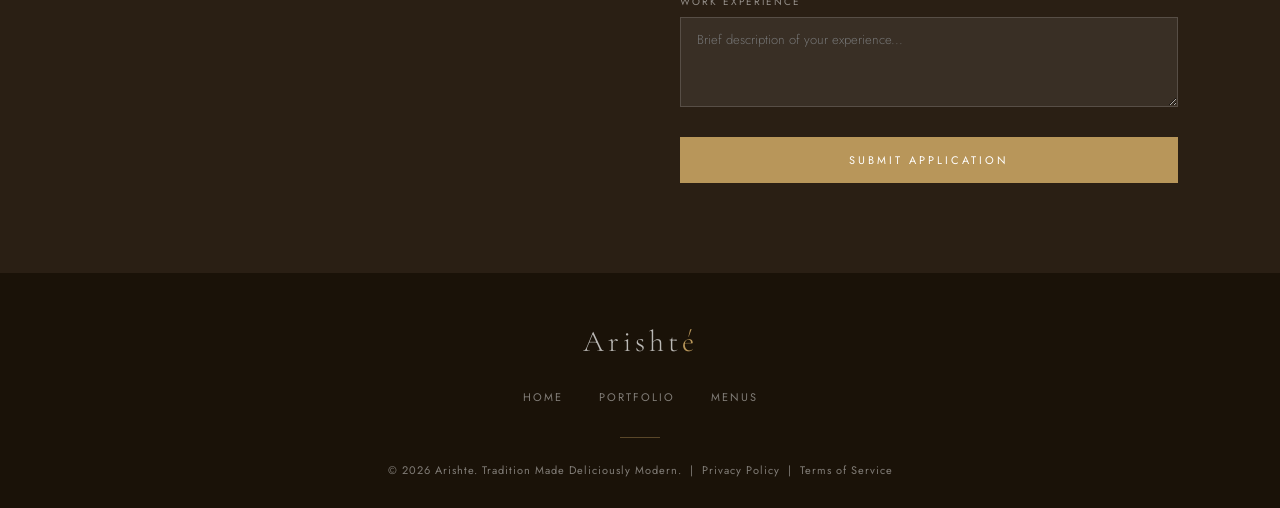
==== commit 0c5742cf: "Add dinner menu and portfolio pages with responsive design and styling" ====
--- a/index.html
+++ b/index.html
@@ -1,380 +1,877 @@
 <!DOCTYPE html>
 <html lang="en">
 <head>
-    <meta charset="UTF-8">
-    <meta name="viewport" content="width=device-width, initial-scale=1.0">
-    <title>Arishte - Professional Services</title>
-    
-    <!-- Google Fonts -->
-    <link rel="preconnect" href="https://fonts.googleapis.com">
-    <link rel="preconnect" href="https://fonts.gstatic.com" crossorigin>
-    <link href="https://fonts.googleapis.com/css2?family=Playfair+Display:wght@400;500;600;700&family=Poppins:wght@300;400;500;600&display=swap" rel="stylesheet">
-    
-    <!-- Custom Styles -->
-    <link rel="stylesheet" href="style.css">
+  <meta charset="UTF-8">
+  <meta name="viewport" content="width=device-width, initial-scale=1.0">
+  <title>Home | Arishte</title>
+  <link rel="preconnect" href="https://fonts.googleapis.com">
+  <link href="https://fonts.googleapis.com/css2?family=Cormorant+Garamond:ital,wght@0,300;0,400;0,600;1,300;1,400&family=Jost:wght@300;400;500;600&display=swap" rel="stylesheet">
+  <style>
+    :root {
+      --cream: #F7F2EA;
+      --warm-white: #FDFAF5;
+      --gold: #B8965A;
+      --gold-light: #D4AC6E;
+      --deep-brown: #2A1F14;
+      --mid-brown: #5C3D2E;
+      --sage: #6B7C5C;
+      --text: #3A2E22;
+      --text-light: #7A6A55;
+    }
+
+    * { margin: 0; padding: 0; box-sizing: border-box; }
+
+    html { scroll-behavior: smooth; }
+
+    body {
+      font-family: 'Jost', sans-serif;
+      background: var(--warm-white);
+      color: var(--text);
+      overflow-x: hidden;
+    }
+
+    /* NAV */
+    nav {
+      position: fixed;
+      top: 0; left: 0; right: 0;
+      z-index: 100;
+      display: flex;
+      align-items: center;
+      justify-content: space-between;
+      padding: 0 5%;
+      height: 72px;
+      background: rgba(253, 250, 245, 0.95);
+      backdrop-filter: blur(12px);
+      border-bottom: 1px solid rgba(184, 150, 90, 0.15);
+      transition: box-shadow 0.3s;
+    }
+
+    nav.scrolled { box-shadow: 0 2px 30px rgba(42,31,20,0.08); }
+
+    .nav-logo {
+      font-family: 'Cormorant Garamond', serif;
+      font-size: 26px;
+      font-weight: 300;
+      color: var(--deep-brown);
+      letter-spacing: 3px;
+      text-decoration: none;
+    }
+
+    .nav-logo span { color: var(--gold); }
+
+    .nav-links {
+      display: flex;
+      gap: 40px;
+      list-style: none;
+    }
+
+    .nav-links a {
+      font-size: 12px;
+      font-weight: 500;
+      letter-spacing: 2px;
+      text-transform: uppercase;
+      color: var(--text);
+      text-decoration: none;
+      position: relative;
+      padding-bottom: 3px;
+      transition: color 0.3s;
+    }
+
+    .nav-links a::after {
+      content: '';
+      position: absolute;
+      bottom: 0; left: 0;
+      width: 0; height: 1px;
+      background: var(--gold);
+      transition: width 0.3s;
+    }
+
+    .nav-links a:hover { color: var(--gold); }
+    .nav-links a:hover::after { width: 100%; }
+    .nav-links a.active { color: var(--gold); }
+    .nav-links a.active::after { width: 100%; }
+
+    /* HERO */
+    .hero {
+      height: 100vh;
+      min-height: 700px;
+      position: relative;
+      display: flex;
+      align-items: center;
+      justify-content: center;
+      overflow: hidden;
+    }
+
+    .hero-bg {
+      position: absolute;
+      inset: 0;
+      background-image: url('https://static.wixstatic.com/media/bde431_5e6694e12cec4b458413648ee89fa179~mv2.jpg');
+      background-size: cover;
+      background-position: center;
+      filter: brightness(0.55);
+      transform: scale(1.05);
+      animation: slowZoom 20s ease-in-out infinite alternate;
+    }
+
+    @keyframes slowZoom {
+      from { transform: scale(1.05); }
+      to { transform: scale(1.12); }
+    }
+
+    .hero-overlay {
+      position: absolute;
+      inset: 0;
+      background: linear-gradient(180deg, rgba(42,31,20,0.2) 0%, rgba(42,31,20,0.5) 100%);
+    }
+
+    .hero-content {
+      position: relative;
+      z-index: 2;
+      text-align: center;
+      color: white;
+      padding: 0 20px;
+      animation: fadeUp 1.2s ease forwards;
+    }
+
+    @keyframes fadeUp {
+      from { opacity: 0; transform: translateY(30px); }
+      to { opacity: 1; transform: translateY(0); }
+    }
+
+    .hero-eyebrow {
+      font-size: 11px;
+      font-weight: 500;
+      letter-spacing: 4px;
+      text-transform: uppercase;
+      color: var(--gold-light);
+      margin-bottom: 22px;
+    }
+
+    .hero-title {
+      font-family: 'Cormorant Garamond', serif;
+      font-size: clamp(52px, 8vw, 96px);
+      font-weight: 300;
+      line-height: 1.1;
+      letter-spacing: 2px;
+      margin-bottom: 16px;
+    }
+
+    .hero-title em {
+      font-style: italic;
+      color: var(--gold-light);
+    }
+
+    .hero-sub {
+      font-size: 12px;
+      letter-spacing: 4px;
+      text-transform: uppercase;
+      opacity: 0.75;
+      margin-bottom: 48px;
+    }
+
+    .btn-primary {
+      display: inline-block;
+      padding: 14px 44px;
+      border: 1px solid var(--gold-light);
+      color: white;
+      font-size: 11px;
+      letter-spacing: 3px;
+      text-transform: uppercase;
+      text-decoration: none;
+      transition: background 0.3s, color 0.3s;
+    }
+
+    .btn-primary:hover {
+      background: var(--gold);
+      border-color: var(--gold);
+      color: white;
+    }
+
+    .hero-scroll {
+      position: absolute;
+      bottom: 40px;
+      left: 50%;
+      transform: translateX(-50%);
+      display: flex;
+      flex-direction: column;
+      align-items: center;
+      gap: 8px;
+      color: rgba(255,255,255,0.6);
+      font-size: 10px;
+      letter-spacing: 2px;
+      text-transform: uppercase;
+    }
+
+    .hero-scroll::after {
+      content: '';
+      width: 1px;
+      height: 50px;
+      background: rgba(255,255,255,0.4);
+      animation: scrollLine 1.5s ease-in-out infinite;
+    }
+
+    @keyframes scrollLine {
+      0%, 100% { opacity: 0.4; transform: scaleY(0.5); }
+      50% { opacity: 1; transform: scaleY(1); }
+    }
+
+    /* ABOUT STRIP */
+    .about-strip {
+      padding: 90px 8%;
+      display: grid;
+      grid-template-columns: 1fr 1fr;
+      gap: 80px;
+      align-items: center;
+      background: var(--warm-white);
+    }
+
+    .about-image-wrap {
+      position: relative;
+    }
+
+    .about-image-wrap img {
+      width: 100%;
+      height: 560px;
+      object-fit: cover;
+      display: block;
+    }
+
+    .about-image-wrap::before {
+      content: '';
+      position: absolute;
+      top: -20px; left: -20px;
+      right: 20px; bottom: 20px;
+      border: 1px solid var(--gold);
+      opacity: 0.35;
+      z-index: 0;
+      pointer-events: none;
+    }
+
+    .about-image-wrap img { position: relative; z-index: 1; }
+
+    .about-text { padding: 20px 0; }
+
+    .section-label {
+      font-size: 10px;
+      letter-spacing: 4px;
+      text-transform: uppercase;
+      color: var(--gold);
+      margin-bottom: 20px;
+      display: flex;
+      align-items: center;
+      gap: 14px;
+    }
+
+    .section-label::after {
+      content: '';
+      flex: 1;
+      max-width: 40px;
+      height: 1px;
+      background: var(--gold);
+    }
+
+    .section-title {
+      font-family: 'Cormorant Garamond', serif;
+      font-size: clamp(34px, 4vw, 52px);
+      font-weight: 300;
+      line-height: 1.2;
+      color: var(--deep-brown);
+      margin-bottom: 28px;
+    }
+
+    .section-title em { font-style: italic; color: var(--mid-brown); }
+
+    .section-body {
+      font-size: 15px;
+      line-height: 1.9;
+      color: var(--text-light);
+      font-weight: 300;
+      margin-bottom: 36px;
+    }
+
+    .btn-secondary {
+      display: inline-block;
+      padding: 13px 38px;
+      background: var(--gold);
+      color: white;
+      font-size: 11px;
+      letter-spacing: 3px;
+      text-transform: uppercase;
+      text-decoration: none;
+      transition: background 0.3s, transform 0.3s;
+    }
+
+    .btn-secondary:hover {
+      background: var(--mid-brown);
+      transform: translateY(-1px);
+    }
+
+    /* TICKER */
+    .ticker {
+      background: var(--deep-brown);
+      padding: 18px 0;
+      overflow: hidden;
+    }
+
+    .ticker-inner {
+      display: flex;
+      gap: 0;
+      white-space: nowrap;
+      animation: ticker 30s linear infinite;
+    }
+
+    .ticker-text {
+      font-size: 11px;
+      letter-spacing: 3px;
+      text-transform: uppercase;
+      color: var(--gold-light);
+      padding: 0 30px;
+      flex-shrink: 0;
+    }
+
+    .ticker-dot {
+      color: rgba(184,150,90,0.4);
+      padding: 0 10px;
+    }
+
+    @keyframes ticker {
+      from { transform: translateX(0); }
+      to { transform: translateX(-50%); }
+    }
+
+    /* SPECIALTIES */
+    .specialties {
+      padding: 90px 8%;
+      background: var(--cream);
+    }
+
+    .section-header {
+      text-align: center;
+      margin-bottom: 60px;
+    }
+
+    .specialties-grid {
+      display: grid;
+      grid-template-columns: repeat(3, 1fr);
+      gap: 2px;
+    }
+
+    .specialty-card {
+      position: relative;
+      overflow: hidden;
+      aspect-ratio: 3/4;
+      cursor: pointer;
+    }
+
+    .specialty-card img {
+      width: 100%;
+      height: 100%;
+      object-fit: cover;
+      transition: transform 0.6s ease;
+    }
+
+    .specialty-card:hover img { transform: scale(1.08); }
+
+    .specialty-overlay {
+      position: absolute;
+      inset: 0;
+      background: linear-gradient(180deg, transparent 40%, rgba(42,31,20,0.85) 100%);
+      display: flex;
+      flex-direction: column;
+      justify-content: flex-end;
+      padding: 28px 24px;
+      color: white;
+    }
+
+    .specialty-name {
+      font-family: 'Cormorant Garamond', serif;
+      font-size: 22px;
+      font-weight: 400;
+      margin-bottom: 6px;
+    }
+
+    .specialty-desc {
+      font-size: 12px;
+      opacity: 0.75;
+      font-weight: 300;
+      letter-spacing: 0.5px;
+    }
+
+    /* PHILOSOPHY */
+    .philosophy {
+      padding: 90px 8%;
+      background: var(--warm-white);
+    }
+
+    .philosophy-grid {
+      display: grid;
+      grid-template-columns: repeat(3, 1fr);
+      gap: 50px;
+      margin-top: 60px;
+    }
+
+    .philosophy-item {
+      text-align: center;
+      padding: 40px 30px;
+      border: 1px solid rgba(184,150,90,0.2);
+      position: relative;
+    }
+
+    .philosophy-item::before {
+      content: '';
+      position: absolute;
+      top: 0; left: 50%;
+      transform: translateX(-50%);
+      width: 40px; height: 1px;
+      background: var(--gold);
+    }
+
+    .philosophy-num {
+      font-family: 'Cormorant Garamond', serif;
+      font-size: 48px;
+      font-weight: 300;
+      color: rgba(184,150,90,0.15);
+      line-height: 1;
+      margin-bottom: 14px;
+    }
+
+    .philosophy-title {
+      font-family: 'Cormorant Garamond', serif;
+      font-size: 22px;
+      color: var(--deep-brown);
+      margin-bottom: 16px;
+    }
+
+    .philosophy-text {
+      font-size: 13.5px;
+      line-height: 1.85;
+      color: var(--text-light);
+      font-weight: 300;
+    }
+
+    /* FULL-WIDTH BANNER */
+    .banner {
+      height: 500px;
+      position: relative;
+      overflow: hidden;
+      display: flex;
+      align-items: center;
+      justify-content: center;
+    }
+
+    .banner-bg {
+      position: absolute;
+      inset: 0;
+      background-image: url('https://static.wixstatic.com/media/bde431_cbfd4f13d10c4ce597322583fe6d17b7~mv2.jpg');
+      background-size: cover;
+      background-position: center;
+      filter: brightness(0.45);
+    }
+
+    .banner-content {
+      position: relative;
+      z-index: 2;
+      text-align: center;
+      color: white;
+      padding: 0 20px;
+    }
+
+    .banner-title {
+      font-family: 'Cormorant Garamond', serif;
+      font-size: clamp(36px, 5vw, 62px);
+      font-weight: 300;
+      margin-bottom: 22px;
+      line-height: 1.2;
+    }
+
+    .banner-title em { font-style: italic; color: var(--gold-light); }
+
+    /* CONTACT */
+    .contact {
+      padding: 90px 8%;
+      background: var(--deep-brown);
+      color: white;
+    }
+
+    .contact-inner {
+      display: grid;
+      grid-template-columns: 1fr 1fr;
+      gap: 80px;
+      align-items: start;
+    }
+
+    .contact-info h2 {
+      font-family: 'Cormorant Garamond', serif;
+      font-size: 44px;
+      font-weight: 300;
+      margin-bottom: 12px;
+    }
+
+    .contact-info h2 em { font-style: italic; color: var(--gold-light); }
+
+    .contact-info p {
+      font-size: 14px;
+      color: rgba(255,255,255,0.6);
+      line-height: 1.8;
+      margin-bottom: 36px;
+    }
+
+    .contact-details { list-style: none; }
+    .contact-details li {
+      font-size: 13px;
+      color: rgba(255,255,255,0.65);
+      padding: 10px 0;
+      border-bottom: 1px solid rgba(255,255,255,0.08);
+      display: flex;
+      gap: 14px;
+    }
+
+    .contact-details li span:first-child {
+      color: var(--gold);
+      font-size: 11px;
+      letter-spacing: 2px;
+      text-transform: uppercase;
+      min-width: 60px;
+    }
+
+    /* FORM */
+    .contact-form { }
+
+    .form-row {
+      display: grid;
+      grid-template-columns: 1fr 1fr;
+      gap: 16px;
+      margin-bottom: 16px;
+    }
+
+    .form-group { margin-bottom: 16px; }
+
+    .form-group label {
+      display: block;
+      font-size: 10px;
+      letter-spacing: 2px;
+      text-transform: uppercase;
+      color: rgba(255,255,255,0.5);
+      margin-bottom: 8px;
+    }
+
+    .form-group input,
+    .form-group select,
+    .form-group textarea {
+      width: 100%;
+      background: rgba(255,255,255,0.07);
+      border: 1px solid rgba(255,255,255,0.15);
+      color: white;
+      padding: 12px 16px;
+      font-family: 'Jost', sans-serif;
+      font-size: 13px;
+      font-weight: 300;
+      outline: none;
+      transition: border-color 0.3s;
+    }
+
+    .form-group input:focus,
+    .form-group select:focus,
+    .form-group textarea:focus {
+      border-color: var(--gold);
+    }
+
+    .form-group select option { background: var(--deep-brown); }
+    .form-group textarea { resize: vertical; min-height: 90px; }
+
+    .btn-submit {
+      width: 100%;
+      padding: 15px;
+      background: var(--gold);
+      color: white;
+      border: none;
+      font-family: 'Jost', sans-serif;
+      font-size: 11px;
+      letter-spacing: 3px;
+      text-transform: uppercase;
+      cursor: pointer;
+      transition: background 0.3s;
+      margin-top: 8px;
+    }
+
+    .btn-submit:hover { background: var(--gold-light); }
+
+    /* FOOTER */
+    footer {
+      background: #1A1208;
+      padding: 50px 8% 30px;
+      color: rgba(255,255,255,0.45);
+      text-align: center;
+    }
+
+    .footer-logo {
+      font-family: 'Cormorant Garamond', serif;
+      font-size: 30px;
+      font-weight: 300;
+      color: rgba(255,255,255,0.7);
+      letter-spacing: 4px;
+      margin-bottom: 24px;
+    }
+
+    .footer-logo span { color: var(--gold); }
+
+    .footer-nav {
+      display: flex;
+      justify-content: center;
+      gap: 36px;
+      list-style: none;
+      margin-bottom: 30px;
+    }
+
+    .footer-nav a {
+      font-size: 11px;
+      letter-spacing: 2px;
+      text-transform: uppercase;
+      color: rgba(255,255,255,0.45);
+      text-decoration: none;
+      transition: color 0.3s;
+    }
+
+    .footer-nav a:hover { color: var(--gold); }
+
+    .footer-divider {
+      width: 40px;
+      height: 1px;
+      background: var(--gold);
+      opacity: 0.4;
+      margin: 24px auto;
+    }
+
+    .footer-copy {
+      font-size: 11px;
+      letter-spacing: 1px;
+    }
+
+    @media (max-width: 900px) {
+      .about-strip, .contact-inner { grid-template-columns: 1fr; }
+      .specialties-grid { grid-template-columns: repeat(2, 1fr); }
+      .philosophy-grid { grid-template-columns: 1fr; gap: 24px; }
+      .form-row { grid-template-columns: 1fr; }
+      .nav-links { gap: 24px; }
+    }
+
+    @media (max-width: 600px) {
+      nav { padding: 0 5%; }
+      .nav-links { display: none; }
+      .specialties-grid { grid-template-columns: 1fr; }
+      .about-strip, .specialties, .philosophy, .contact { padding: 60px 5%; }
+    }
+  </style>
 </head>
 <body>
-    <!-- Header / Navbar -->
-    <header class="header" id="header">
-        <nav class="nav container">
-            <a href="#" class="nav__logo">ARISHTE</a>
-            
-            <!-- Desktop Menu -->
-            <ul class="nav__menu" id="nav-menu">
-                <li class="nav__item">
-                    <a href="#home" class="nav__link active">Home</a>
-                </li>
-                <li class="nav__item">
-                    <a href="#services" class="nav__link">Services</a>
-                </li>
-                <li class="nav__item">
-                    <a href="#about" class="nav__link">About</a>
-                </li>
-                <li class="nav__item">
-                    <a href="#contact" class="nav__link">Contact</a>
-                </li>
-            </ul>
-            
-            <!-- Mobile Toggle Button -->
-            <button class="nav__toggle" id="nav-toggle" aria-label="Toggle navigation">
-                <span></span>
-                <span></span>
-                <span></span>
-            </button>
-        </nav>
-    </header>
-
-    <main>
-        <!-- Hero Section -->
-        <section class="hero section" id="home">
-            <div class="hero__container container">
-                <div class="hero__content">
-                    <h1 class="hero__title fade-in">
-                        Welcome to<br>
-                        <span class="hero__title-highlight">Arishte</span>
-                    </h1>
-                    <p class="hero__description fade-in">
-                        Professional consulting services tailored to your needs. 
-                        We help businesses grow and achieve their goals through 
-                        strategic planning and expert guidance.
-                    </p>
-                    <div class="hero__buttons fade-in">
-                        <a href="#services" class="btn btn--primary">Our Services</a>
-                        <a href="#contact" class="btn btn--outline">Get in Touch</a>
-                    </div>
-                </div>
-                <div class="hero__image fade-in">
-                    <!-- Placeholder image - replace with actual image -->
-                    <div class="hero__image-placeholder">
-                        <svg viewBox="0 0 200 200" xmlns="http://www.w3.org/2000/svg">
-                            <circle cx="100" cy="100" r="80" fill="#d4af37" opacity="0.3"/>
-                            <circle cx="100" cy="100" r="60" fill="#d4af37" opacity="0.5"/>
-                            <circle cx="100" cy="100" r="40" fill="#d4af37"/>
-                        </svg>
-                    </div>
-                </div>
-            </div>
-            
-            <!-- Scroll indicator -->
-            <a href="#services" class="scroll-indicator">
-                <span></span>
-            </a>
-        </section>
-
-        <!-- Services Section -->
-        <section class="services section" id="services">
-            <div class="container">
-                <div class="section-header">
-                    <h2 class="section-title">Our Services</h2>
-                    <p class="section-subtitle">What we offer to our valued clients</p>
-                </div>
-                
-                <div class="services__grid">
-                    <!-- Service Card 1 -->
-                    <div class="service-card fade-in">
-                        <div class="service-card__icon">
-                            <svg viewBox="0 0 24 24" fill="none" stroke="currentColor" stroke-width="2">
-                                <path d="M22 12h-4l-3 9L9 3l-3 9H2"/>
-                            </svg>
-                        </div>
-                        <h3 class="service-card__title">Business Strategy</h3>
-                        <p class="service-card__description">
-                            Comprehensive business planning and strategy development 
-                            to help your company reach new heights.
-                        </p>
-                        <a href="#contact" class="service-card__link">Learn More →</a>
-                    </div>
-                    
-                    <!-- Service Card 2 -->
-                    <div class="service-card fade-in">
-                        <div class="service-card__icon">
-                            <svg viewBox="0 0 24 24" fill="none" stroke="currentColor" stroke-width="2">
-                                <rect x="2" y="7" width="20" height="14" rx="2" ry="2"/>
-                                <path d="M16 21V5a2 2 0 0 0-2-2h-4a2 2 0 0 0-2 2v16"/>
-                            </svg>
-                        </div>
-                        <h3 class="service-card__title">Financial Consulting</h3>
-                        <p class="service-card__description">
-                            Expert financial advice and planning to optimize your 
-                            resources and maximize profitability.
-                        </p>
-                        <a href="#contact" class="service-card__link">Learn More →</a>
-                    </div>
-                    
-                    <!-- Service Card 3 -->
-                    <div class="service-card fade-in">
-                        <div class="service-card__icon">
-                            <svg viewBox="0 0 24 24" fill="none" stroke="currentColor" stroke-width="2">
-                                <path d="M17 21v-2a4 4 0 0 0-4-4H5a4 4 0 0 0-4 4v2"/>
-                                <circle cx="9" cy="7" r="4"/>
-                                <path d="M23 21v-2a4 4 0 0 0-3-3.87"/>
-                                <path d="M16 3.13a4 4 0 0 1 0 7.75"/>
-                            </svg>
-                        </div>
-                        <h3 class="service-card__title">Team Development</h3>
-                        <p class="service-card__description">
-                            Training and development programs to build high-performing 
-                            teams that drive success.
-                        </p>
-                        <a href="#contact" class="service-card__link">Learn More →</a>
-                    </div>
-                    
-                    <!-- Service Card 4 -->
-                    <div class="service-card fade-in">
-                        <div class="service-card__icon">
-                            <svg viewBox="0 0 24 24" fill="none" stroke="currentColor" stroke-width="2">
-                                <circle cx="12" cy="12" r="10"/>
-                                <line x1="2" y1="12" x2="22" y2="12"/>
-                                <path d="M12 2a15.3 15.3 0 0 1 4 10 15.3 15.3 0 0 1-4 10 15.3 15.3 0 0 1-4-10 15.3 15.3 0 0 1 4-10z"/>
-                            </svg>
-                        </div>
-                        <h3 class="service-card__title">Market Analysis</h3>
-                        <p class="service-card__description">
-                            In-depth market research and analysis to identify 
-                            opportunities and stay ahead of competition.
-                        </p>
-                        <a href="#contact" class="service-card__link">Learn More →</a>
-                    </div>
-                    
-                    <!-- Service Card 5 -->
-                    <div class="service-card fade-in">
-                        <div class="service-card__icon">
-                            <svg viewBox="0 0 24 24" fill="none" stroke="currentColor" stroke-width="2">
-                                <path d="M14.7 6.3a1 1 0 0 0 0 1.4l1.6 1.6a1 1 0 0 0 1.4 0l3.77-3.77a6 6 0 0 1-7.94 7.94l-6.91 6.91a2.12 2.12 0 0 1-3-3l6.91-6.91a6 6 0 0 1 7.94-7.94l-3.76 3.76z"/>
-                            </svg>
-                        </div>
-                        <h3 class="service-card__title">Process Optimization</h3>
-                        <p class="service-card__description">
-                            Streamline your operations and improve efficiency 
-                            through proven methodologies.
-                        </p>
-                        <a href="#contact" class="service-card__link">Learn More →</a>
-                    </div>
-                    
-                    <!-- Service Card 6 -->
-                    <div class="service-card fade-in">
-                        <div class="service-card__icon">
-                            <svg viewBox="0 0 24 24" fill="none" stroke="currentColor" stroke-width="2">
-                                <path d="M21 16V8a2 2 0 0 0-1-1.73l-7-4a2 2 0 0 0-2 0l-7 4A2 2 0 0 0 3 8v8a2 2 0 0 0 1 1.73l7 4a2 2 0 0 0 2 0l7-4A2 2 0 0 0 21 16z"/>
-                                <polyline points="3.27 6.96 12 12.01 20.73 6.96"/>
-                                <line x1="12" y1="22.08" x2="12" y2="12"/>
-                            </svg>
-                        </div>
-                        <h3 class="service-card__title">Project Management</h3>
-                        <p class="service-card__description">
-                            End-to-end project management services to ensure 
-                            successful delivery on time and within budget.
-                        </p>
-                        <a href="#contact" class="service-card__link">Learn More →</a>
-                    </div>
-                </div>
-            </div>
-        </section>
-
-        <!-- About Section -->
-        <section class="about section" id="about">
-            <div class="container">
-                <div class="about__content">
-                    <div class="about__images fade-in">
-                        <div class="about__image-main">
-                            <!-- Placeholder image - replace with actual image -->
-                            <div class="about__image-placeholder">
-                                <svg viewBox="0 0 200 200" xmlns="http://www.w3.org/2000/svg">
-                                    <rect x="20" y="20" width="160" height="160" fill="#d4af37" opacity="0.3"/>
-                                    <rect x="40" y="40" width="120" height="120" fill="#d4af37" opacity="0.5"/>
-                                    <rect x="60" y="60" width="80" height="80" fill="#d4af37"/>
-                                </svg>
-                            </div>
-                        </div>
-                        <div class="about__image-accent"></div>
-                    </div>
-                    
-                    <div class="about__text fade-in">
-                        <h2 class="section-title">About Arishte</h2>
-                        <p class="about__description">
-                            With years of experience in the industry, Arishte has established itself 
-                            as a trusted partner for businesses seeking professional guidance and support.
-                        </p>
-                        <p class="about__description">
-                            Our team of experts brings diverse skills and perspectives to every project, 
-                            ensuring comprehensive solutions that address all aspects of your business challenges.
-                        </p>
-                        
-                        <div class="about__stats">
-                            <div class="stat">
-                                <span class="stat__number">150+</span>
-                                <span class="stat__label">Projects Completed</span>
-                            </div>
-                            <div class="stat">
-                                <span class="stat__number">50+</span>
-                                <span class="stat__label">Happy Clients</span>
-                            </div>
-                            <div class="stat">
-                                <span class="stat__number">10+</span>
-                                <span class="stat__label">Years Experience</span>
-                            </div>
-                        </div>
-                        
-                        <a href="#contact" class="btn btn--primary">Work With Us</a>
-                    </div>
-                </div>
-            </div>
-        </section>
-
-        <!-- Contact Section -->
-        <section class="contact section" id="contact">
-            <div class="container">
-                <div class="section-header">
-                    <h2 class="section-title">Get in Touch</h2>
-                    <p class="section-subtitle">Ready to start your journey? Contact us today</p>
-                </div>
-                
-                <div class="contact__content">
-                    <div class="contact__info fade-in">
-                        <div class="contact__item">
-                            <div class="contact__icon">
-                                <svg viewBox="0 0 24 24" fill="none" stroke="currentColor" stroke-width="2">
-                                    <path d="M21 10c0 7-9 13-9 13s-9-6-9-13a9 9 0 0 1 18 0z"/>
-                                    <circle cx="12" cy="10" r="3"/>
-                                </svg>
-                            </div>
-                            <div class="contact__details">
-                                <h4>Address</h4>
-                                <p>123 Business Street<br>City, State 12345</p>
-                            </div>
-                        </div>
-                        
-                        <div class="contact__item">
-                            <div class="contact__icon">
-                                <svg viewBox="0 0 24 24" fill="none" stroke="currentColor" stroke-width="2">
-                                    <path d="M22 16.92v3a2 2 0 0 1-2.18 2 19.79 19.79 0 0 1-8.63-3.07 19.5 19.5 0 0 1-6-6 19.79 19.79 0 0 1-3.07-8.67A2 2 0 0 1 4.11 2h3a2 2 0 0 1 2 1.72 12.84 12.84 0 0 0 .7 2.81 2 2 0 0 1-.45 2.11L8.09 9.91a16 16 0 0 0 6 6l1.27-1.27a2 2 0 0 1 2.11-.45 12.84 12.84 0 0 0 2.81.7A2 2 0 0 1 22 16.92z"/>
-                                </svg>
-                            </div>
-                            <div class="contact__details">
-                                <h4>Phone</h4>
-                                <p>+1 (555) 123-4567</p>
-                            </div>
-                        </div>
-                        
-                        <div class="contact__item">
-                            <div class="contact__icon">
-                                <svg viewBox="0 0 24 24" fill="none" stroke="currentColor" stroke-width="2">
-                                    <path d="M4 4h16c1.1 0 2 .9 2 2v12c0 1.1-.9 2-2 2H4c-1.1 0-2-.9-2-2V6c0-1.1.9-2 2-2z"/>
-                                    <polyline points="22,6 12,13 2,6"/>
-                                </svg>
-                            </div>
-                            <div class="contact__details">
-                                <h4>Email</h4>
-                                <p>info@arishte.com</p>
-                            </div>
-                        </div>
-                    </div>
-                    
-                    <form class="contact__form fade-in" id="contact-form">
-                        <div class="form-group">
-                            <input type="text" id="name" class="form-input" placeholder="Your Name" required>
-                            <label for="name" class="form-label">Your Name</label>
-                        </div>
-                        
-                        <div class="form-group">
-                            <input type="email" id="email" class="form-input" placeholder="Your Email" required>
-                            <label for="email" class="form-label">Your Email</label>
-                        </div>
-                        
-                        <div class="form-group">
-                            <input type="text" id="subject" class="form-input" placeholder="Subject" required>
-                            <label for="subject" class="form-label">Subject</label>
-                        </div>
-                        
-                        <div class="form-group">
-                            <textarea id="message" class="form-input form-textarea" placeholder="Your Message" rows="5" required></textarea>
-                            <label for="message" class="form-label">Your Message</label>
-                        </div>
-                        
-                        <button type="submit" class="btn btn--primary btn--full">Send Message</button>
-                    </form>
-                </div>
-            </div>
-        </section>
-    </main>
-
-    <!-- Footer -->
-    <footer class="footer">
-        <div class="container">
-            <div class="footer__content">
-                <div class="footer__brand">
-                    <h3 class="footer__logo">ARISHTE</h3>
-                    <p class="footer__tagline">Professional excellence, delivered.</p>
-                </div>
-                
-                <div class="footer__links">
-                    <h4>Quick Links</h4>
-                    <ul>
-                        <li><a href="#home">Home</a></li>
-                        <li><a href="#services">Services</a></li>
-                        <li><a href="#about">About</a></li>
-                        <li><a href="#contact">Contact</a></li>
-                    </ul>
-                </div>
-                
-                <div class="footer__social">
-                    <h4>Follow Us</h4>
-                    <div class="social-links">
-                        <a href="#" class="social-link" aria-label="Facebook">
-                            <svg viewBox="0 0 24 24" fill="currentColor">
-                                <path d="M18 2h-3a5 5 0 0 0-5 5v3H7v4h3v8h4v-8h3l1-4h-4V7a1 1 0 0 1 1-1h3z"/>
-                            </svg>
-                        </a>
-                        <a href="#" class="social-link" aria-label="Twitter">
-                            <svg viewBox="0 0 24 24" fill="currentColor">
-                                <path d="M23 3a10.9 10.9 0 0 1-3.14 1.53 4.48 4.48 0 0 0-7.86 3v1A10.66 10.66 0 0 1 3 4s-4 9 5 13a11.64 11.64 0 0 1-7 2c9 5 20 0 20-11.5a4.5 4.5 0 0 0-.08-.83A7.72 7.72 0 0 0 23 3z"/>
-                            </svg>
-                        </a>
-                        <a href="#" class="social-link" aria-label="LinkedIn">
-                            <svg viewBox="0 0 24 24" fill="currentColor">
-                                <path d="M16 8a6 6 0 0 1 6 6v7h-4v-7a2 2 0 0 0-2-2 2 2 0 0 0-2 2v7h-4v-7a6 6 0 0 1 6-6z"/>
-                                <rect x="2" y="9" width="4" height="12"/>
-                                <circle cx="4" cy="4" r="2"/>
-                            </svg>
-                        </a>
-                        <a href="#" class="social-link" aria-label="Instagram">
-                            <svg viewBox="0 0 24 24" fill="none" stroke="currentColor" stroke-width="2">
-                                <rect x="2" y="2" width="20" height="20" rx="5" ry="5"/>
-                                <path d="M16 11.37A4 4 0 1 1 12.63 8 4 4 0 0 1 16 11.37z"/>
-                                <line x1="17.5" y1="6.5" x2="17.51" y2="6.5"/>
-                            </svg>
-                        </a>
-                    </div>
-                </div>
-            </div>
-            
-            <div class="footer__bottom">
-                <p>&copy; 2024 Arishte. All rights reserved.</p>
-            </div>
-        </div>
-    </footer>
-
-    <!-- JavaScript -->
-    <script src="script.js"></script>
+
+  <nav id="mainNav">
+    <a class="nav-logo" href="index.html">Arisht<span>é</span></a>
+    <ul class="nav-links">
+      <li><a href="index.html" class="active">Home</a></li>
+      <li><a href="portfolio.html">Portfolio</a></li>
+      <li><a href="menu.html">Menus</a></li>
+    </ul>
+  </nav>
+
+  <!-- HERO -->
+  <section class="hero">
+    <div class="hero-bg"></div>
+    <div class="hero-overlay"></div>
+    <div class="hero-content">
+      <p class="hero-eyebrow">Established in Colombo · Sri Lanka</p>
+      <h1 class="hero-title">Tradition Made<br><em>Deliciously Modern</em></h1>
+      <p class="hero-sub">Crafting Traditional Wellness</p>
+      <a href="menu.html" class="btn-primary">Discover Specialties</a>
+    </div>
+    <div class="hero-scroll">Scroll</div>
+  </section>
+
+  <!-- ABOUT -->
+  <section class="about-strip">
+    <div class="about-image-wrap">
+      <img src="https://static.wixstatic.com/media/bde431_a7f822d479344c489a40f04dd2a72bb9~mv2.jpg" alt="Arishte Heritage Kitchen">
+    </div>
+    <div class="about-text">
+      <p class="section-label">Our Story</p>
+      <h2 class="section-title">Roots in Heritage,<br><em>Crafted for the Modern Palate</em></h2>
+      <p class="section-body">Arishte was born from a deep reverence for Sri Lankan culinary traditions. We bridge the gap between ancient herbal wisdom and contemporary gourmet experiences, ensuring every platter of kavili and bowl of herbal kanda reflects the vibrant spirit of our island. Our commitment to premium quality is an invitation to rediscover wellness through artisanal taste.</p>
+      <a href="portfolio.html" class="btn-secondary">Explore Our Work</a>
+    </div>
+  </section>
+
+  <!-- TICKER -->
+  <div class="ticker">
+    <div class="ticker-inner">
+      <span class="ticker-text">Ancient Wisdom</span><span class="ticker-dot">◆</span>
+      <span class="ticker-text">Traditional Herbal Healing</span><span class="ticker-dot">◆</span>
+      <span class="ticker-text">Pure Sri Lankan Ingredients</span><span class="ticker-dot">◆</span>
+      <span class="ticker-text">Natural Vitality</span><span class="ticker-dot">◆</span>
+      <span class="ticker-text">Cultural Heritage</span><span class="ticker-dot">◆</span>
+      <span class="ticker-text">Handcrafted Wellness</span><span class="ticker-dot">◆</span>
+      <span class="ticker-text">Ancient Wisdom</span><span class="ticker-dot">◆</span>
+      <span class="ticker-text">Traditional Herbal Healing</span><span class="ticker-dot">◆</span>
+      <span class="ticker-text">Pure Sri Lankan Ingredients</span><span class="ticker-dot">◆</span>
+      <span class="ticker-text">Natural Vitality</span><span class="ticker-dot">◆</span>
+      <span class="ticker-text">Cultural Heritage</span><span class="ticker-dot">◆</span>
+      <span class="ticker-text">Handcrafted Wellness</span><span class="ticker-dot">◆</span>
+    </div>
+  </div>
+
+  <!-- SPECIALTIES -->
+  <section class="specialties">
+    <div class="section-header">
+      <p class="section-label" style="justify-content:center;">Featured</p>
+      <h2 class="section-title" style="text-align:center;">Signature Heritage Specialties</h2>
+      <p class="section-body" style="max-width:600px;margin:0 auto;">Discover our curated collection of artisanal Sri Lankan flavors, from nutrient-dense herbal kanda to festive Kavili platters meticulously crafted with heritage techniques.</p>
+    </div>
+    <div class="specialties-grid">
+      <div class="specialty-card">
+        <img src="https://static.wixstatic.com/media/bde431_cd18856b86604cc39e312efe3f63e158~mv2.jpg" alt="Hathmaluya Herbal Kanda">
+        <div class="specialty-overlay">
+          <div class="specialty-name">Hathmaluya Herbal Kanda</div>
+          <div class="specialty-desc">An artisanal blend of traditional healing greens.</div>
+        </div>
+      </div>
+      <div class="specialty-card">
+        <img src="https://static.wixstatic.com/media/bde431_a52d619329a04350984a0a8a7f851554~mv2.jpg" alt="Awrudu Kavili Platter">
+        <div class="specialty-overlay">
+          <div class="specialty-name">Awrudu Kavili Platter</div>
+          <div class="specialty-desc">Our signature selection of heritage festive sweets.</div>
+        </div>
+      </div>
+      <div class="specialty-card">
+        <img src="https://static.wixstatic.com/media/bde431_86d979a3ea2145d2b66f4b18c167b622~mv2.jpg" alt="Gotukola Wellness Blend">
+        <div class="specialty-overlay">
+          <div class="specialty-name">Gotukola Wellness Blend</div>
+          <div class="specialty-desc">High-nutrient vitality drink derived from premium leaves.</div>
+        </div>
+      </div>
+      <div class="specialty-card">
+        <img src="https://static.wixstatic.com/media/bde431_0c394f5a470a4743825f10982f9f7578~mv2.jpg" alt="Karapincha Vitality Porridge">
+        <div class="specialty-overlay">
+          <div class="specialty-name">Karapincha Vitality Porridge</div>
+          <div class="specialty-desc">A nourishing tonic prepared with traditional stone-ground techniques.</div>
+        </div>
+      </div>
+      <div class="specialty-card">
+        <img src="https://static.wixstatic.com/media/bde431_9ffd46879dff4985b67623546e379d83~mv2.jpg" alt="Kokis & Mun-Kavum Trio">
+        <div class="specialty-overlay">
+          <div class="specialty-name">Kokis & Mun-Kavum Trio</div>
+          <div class="specialty-desc">Artisanal festive favorites, light and delightfully crispy.</div>
+        </div>
+      </div>
+      <div class="specialty-card">
+        <img src="https://static.wixstatic.com/media/bde431_cbfd4f13d10c4ce597322583fe6d17b7~mv2.jpg" alt="Konda Kavum Collection">
+        <div class="specialty-overlay">
+          <div class="specialty-name">Konda Kavum Collection</div>
+          <div class="specialty-desc">Heritage oil cakes made with organic rice flour and treacle.</div>
+        </div>
+      </div>
+    </div>
+  </section>
+
+  <!-- PHILOSOPHY -->
+  <section class="philosophy">
+    <div class="section-header">
+      <p class="section-label" style="justify-content:center;">Our Philosophy</p>
+      <h2 class="section-title" style="text-align:center;">Where Every Ingredient<br><em>Tells a Story</em></h2>
+    </div>
+    <div class="philosophy-grid">
+      <div class="philosophy-item">
+        <div class="philosophy-num">01</div>
+        <div class="philosophy-title">Heirloom Greens</div>
+        <p class="philosophy-text">We source heritage Sri Lankan herbs, hand-picked for their specific Ayurvedic properties and seasonal nutritional value.</p>
+      </div>
+      <div class="philosophy-item">
+        <div class="philosophy-num">02</div>
+        <div class="philosophy-title">Vital Grains</div>
+        <p class="philosophy-text">The foundation of our kanda relies on traditional rice varieties that provide sustained energy and essential minerals.</p>
+      </div>
+      <div class="philosophy-item">
+        <div class="philosophy-num">03</div>
+        <div class="philosophy-title">Artisanal Method</div>
+        <p class="philosophy-text">Each small batch is prepared using ancient techniques that preserve enzymatic activity and natural antioxidant profiles.</p>
+      </div>
+    </div>
+  </section>
+
+  <!-- BANNER -->
+  <div class="banner">
+    <div class="banner-bg"></div>
+    <div class="banner-content">
+      <h2 class="banner-title">Tradition Made<br><em>Deliciously Modern</em></h2>
+      <a href="menu.html" class="btn-primary">View Our Menus</a>
+    </div>
+  </div>
+
+  <!-- CONTACT -->
+  <section class="contact" id="contact">
+    <div class="contact-inner">
+      <div class="contact-info">
+        <p class="section-label" style="color:var(--gold-light);">Reach Us</p>
+        <h2><em>Inquire &</em><br>Taste Tradition</h2>
+        <p>Visit Arishte Heritage Kitchen and experience the richness of Sri Lankan culinary heritage in every bite.</p>
+        <ul class="contact-details">
+          <li><span>Address</span><span>No. 42, Independence Avenue, Colombo 00700, Sri Lanka</span></li>
+          <li><span>Email</span><span>info@arishte.com</span></li>
+          <li><span>Phone</span><span>+94 11 234 5678</span></li>
+        </ul>
+      </div>
+      <div class="contact-form">
+        <p class="section-label" style="color:var(--gold-light);">Application Form</p>
+        <div class="form-row">
+          <div class="form-group">
+            <label>First Name</label>
+            <input type="text" placeholder="First name">
+          </div>
+          <div class="form-group">
+            <label>Last Name</label>
+            <input type="text" placeholder="Last name">
+          </div>
+        </div>
+        <div class="form-group">
+          <label>Email Address</label>
+          <input type="email" placeholder="your@email.com">
+        </div>
+        <div class="form-group">
+          <label>Phone Number</label>
+          <input type="tel" placeholder="+94 ...">
+        </div>
+        <div class="form-group">
+          <label>Position Applying For</label>
+          <input type="text" placeholder="Position">
+        </div>
+        <div class="form-group">
+          <label>Current / Previous Company</label>
+          <input type="text" placeholder="Company name">
+        </div>
+        <div class="form-group">
+          <label>Work Experience</label>
+          <textarea placeholder="Brief description of your experience..."></textarea>
+        </div>
+        <button class="btn-submit">Submit Application</button>
+      </div>
+    </div>
+  </section>
+
+  <!-- FOOTER -->
+  <footer>
+    <div class="footer-logo">Arisht<span>é</span></div>
+    <ul class="footer-nav">
+      <li><a href="index.html">Home</a></li>
+      <li><a href="portfolio.html">Portfolio</a></li>
+      <li><a href="menu.html">Menus</a></li>
+    </ul>
+    <div class="footer-divider"></div>
+    <p class="footer-copy">© 2026 Arishte. Tradition Made Deliciously Modern. &nbsp;|&nbsp; Privacy Policy &nbsp;|&nbsp; Terms of Service</p>
+  </footer>
+
+  <script>
+    const nav = document.getElementById('mainNav');
+    window.addEventListener('scroll', () => {
+      nav.classList.toggle('scrolled', window.scrollY > 40);
+    });
+  </script>
 </body>
 </html>
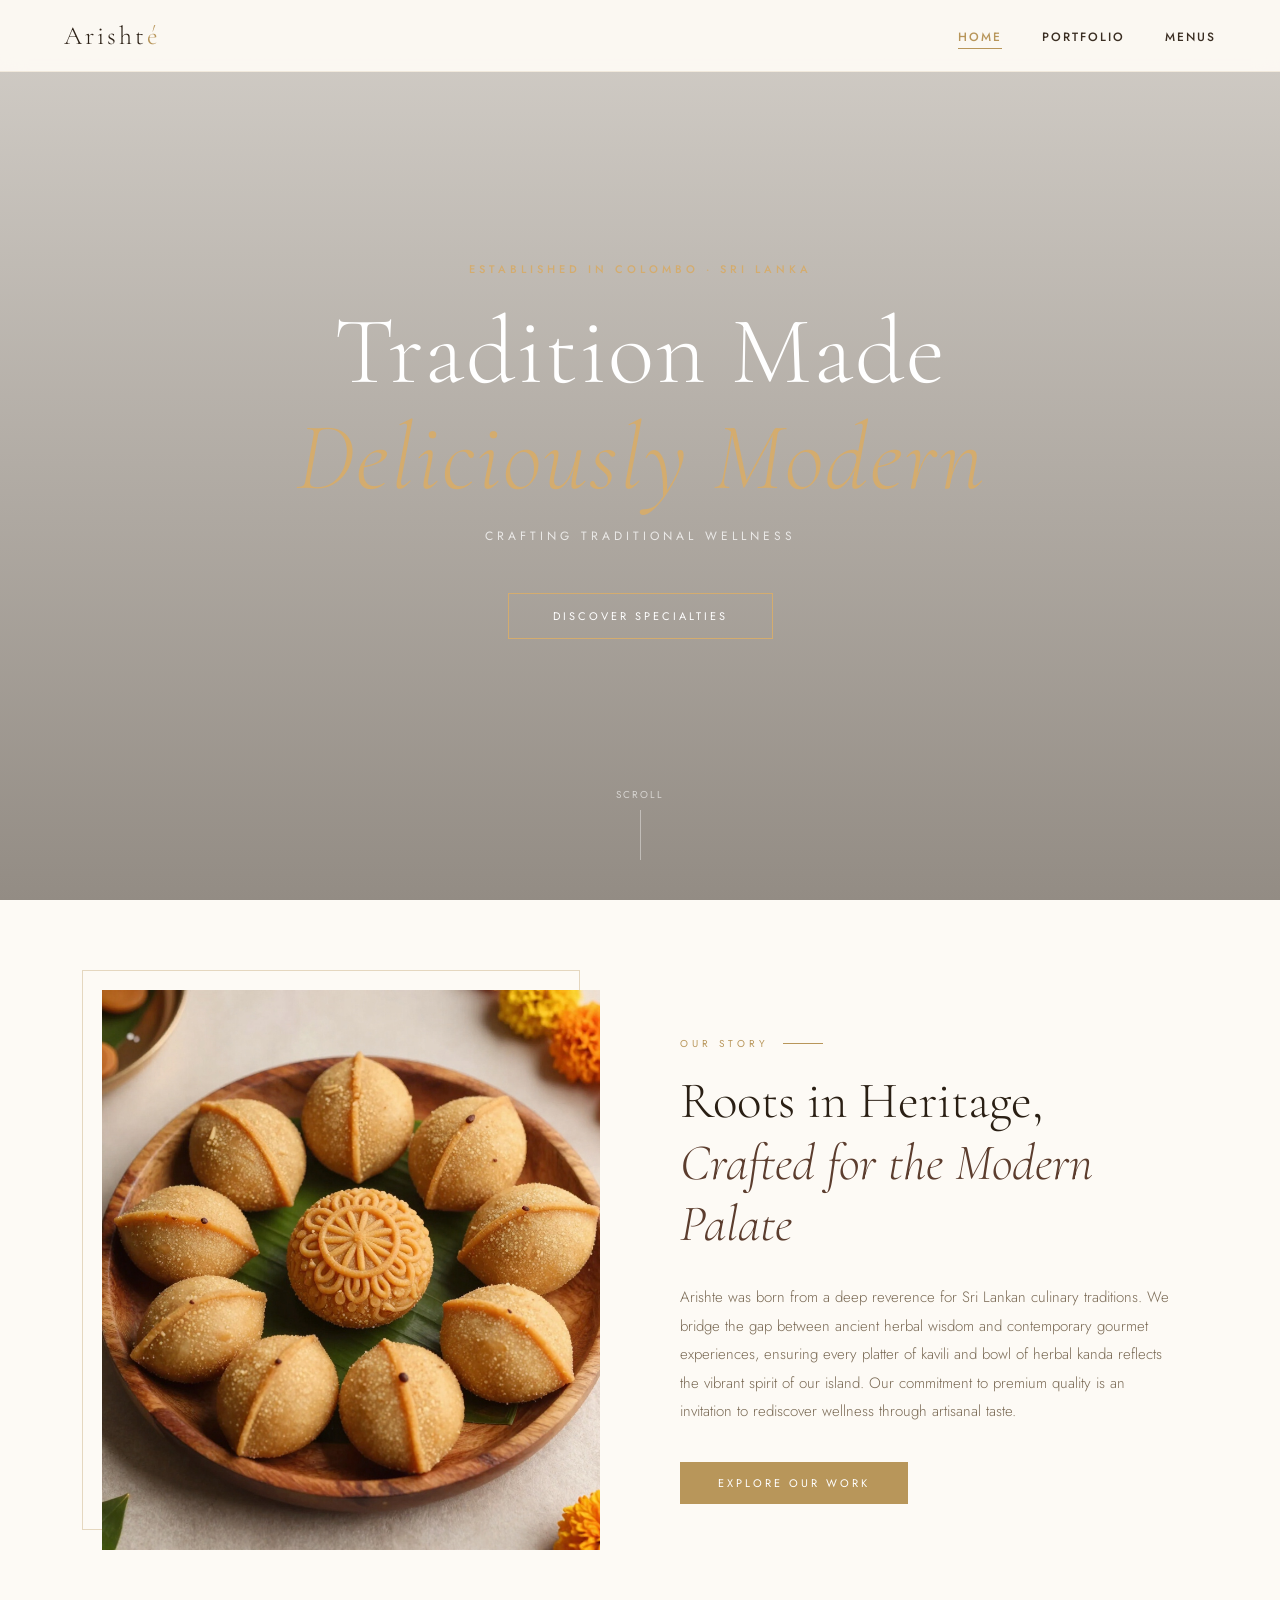
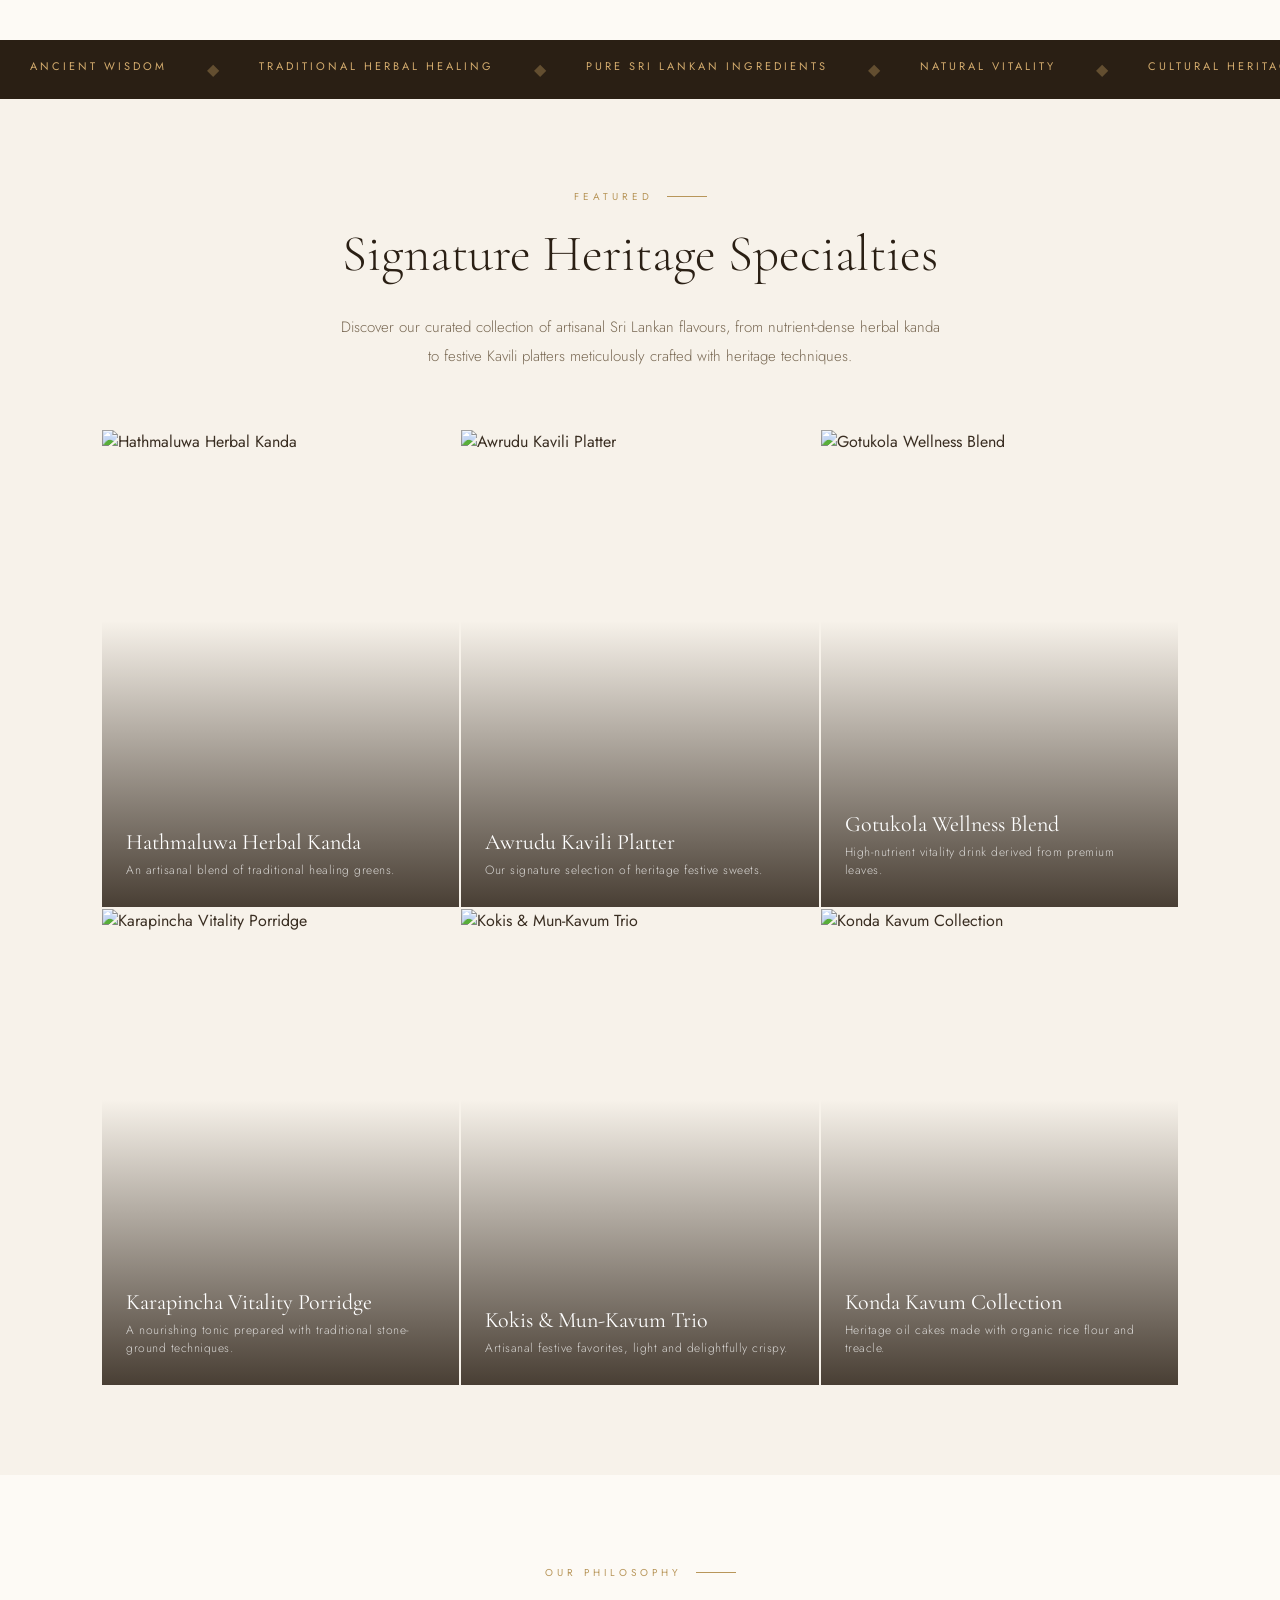
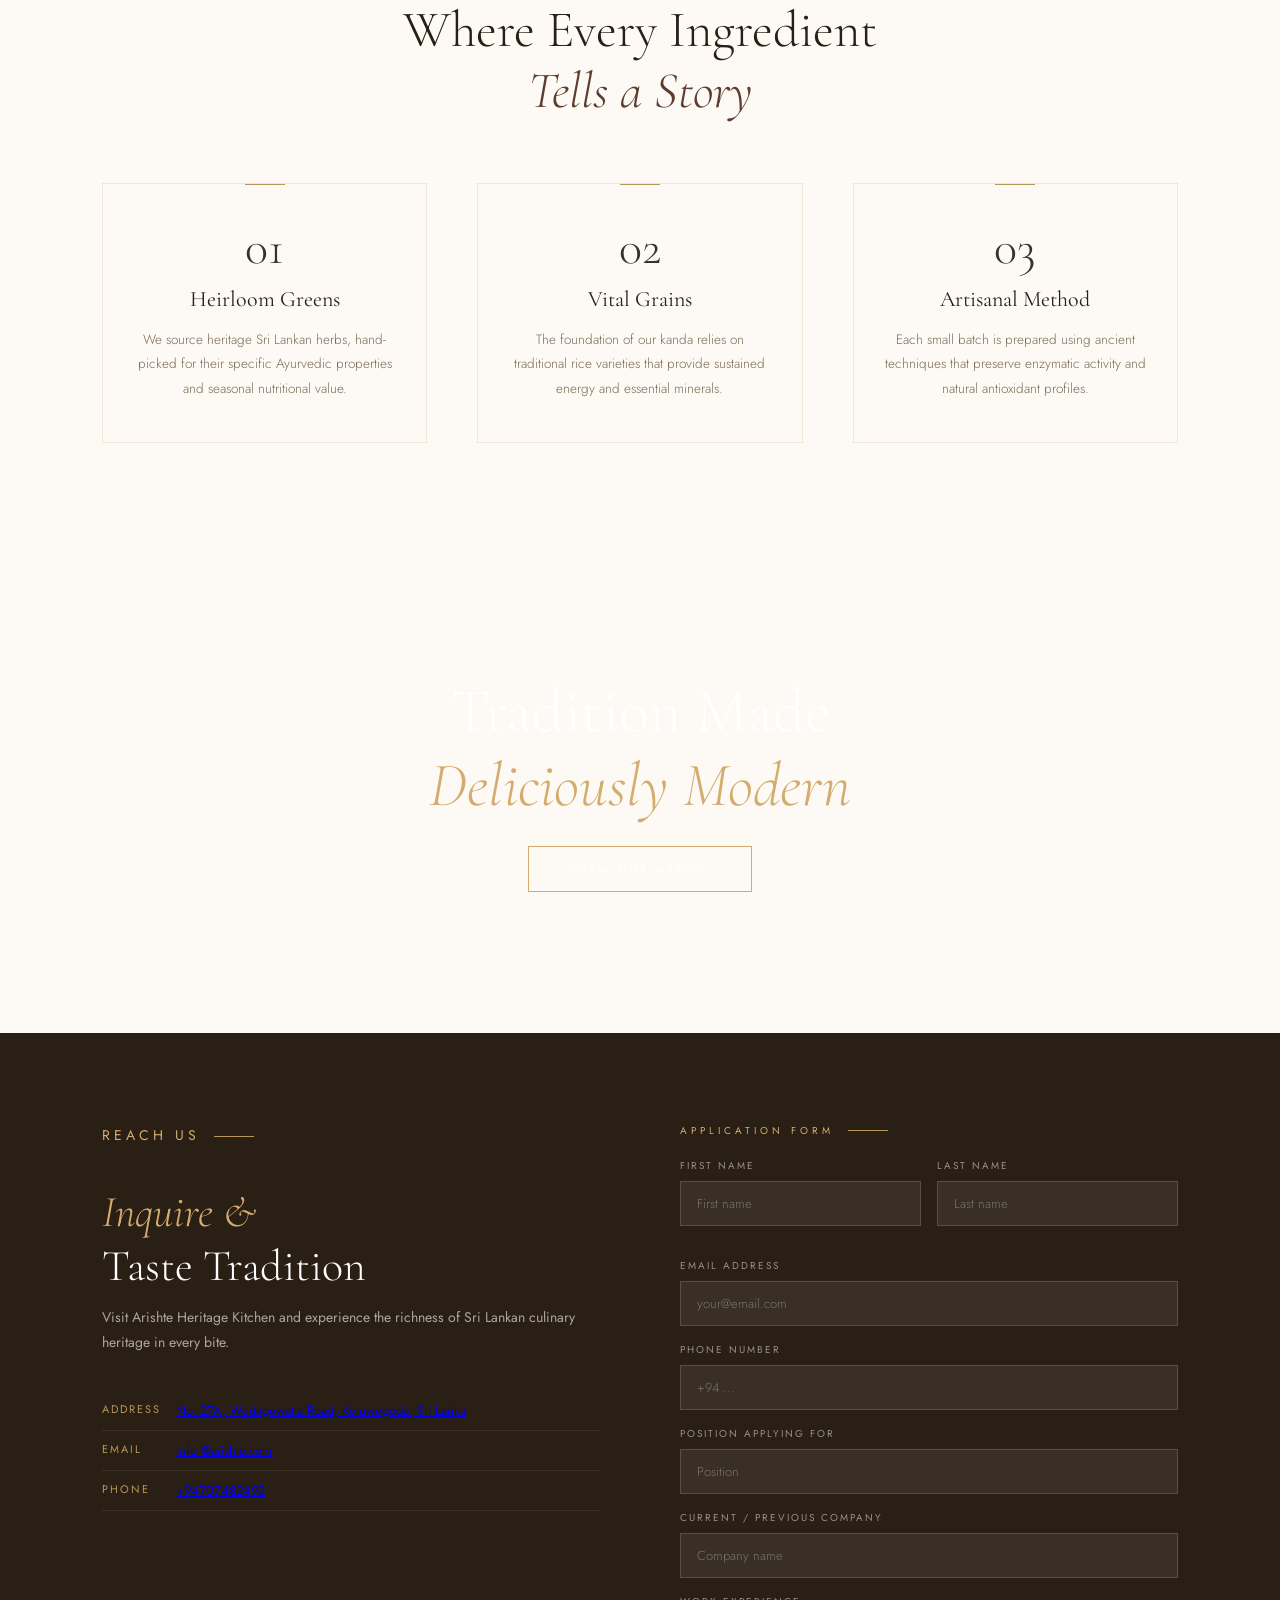
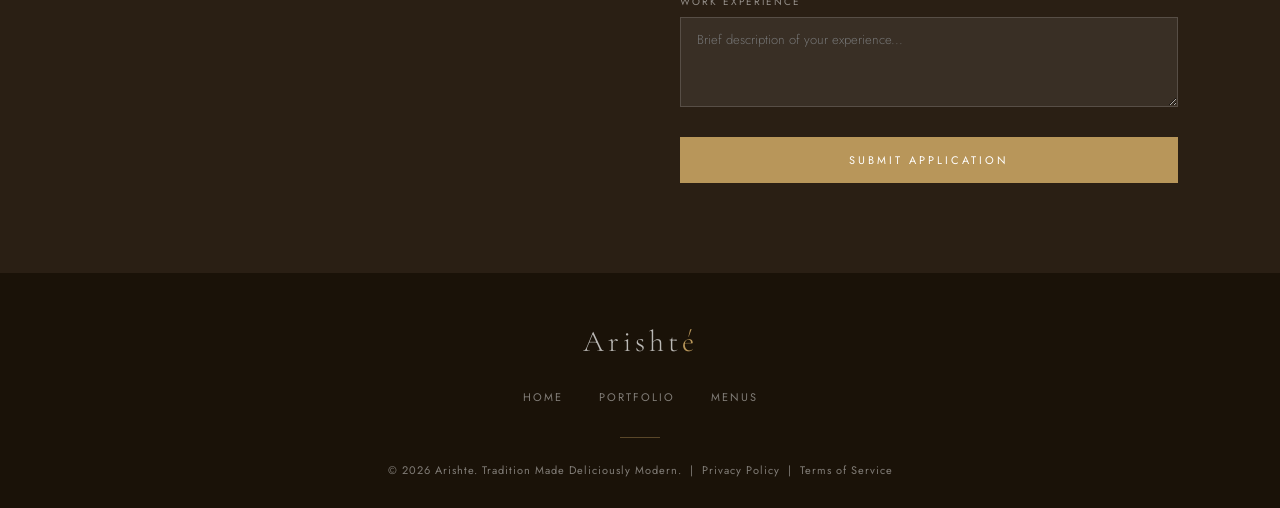
==== commit 6369a5de: "Draft v1" ====
--- a/index.html
+++ b/index.html
@@ -1,877 +1,1006 @@
 <!DOCTYPE html>
 <html lang="en">
 <head>
-  <meta charset="UTF-8">
-  <meta name="viewport" content="width=device-width, initial-scale=1.0">
-  <title>Home | Arishte</title>
-  <link rel="preconnect" href="https://fonts.googleapis.com">
-  <link href="https://fonts.googleapis.com/css2?family=Cormorant+Garamond:ital,wght@0,300;0,400;0,600;1,300;1,400&family=Jost:wght@300;400;500;600&display=swap" rel="stylesheet">
-  <style>
-    :root {
-      --cream: #F7F2EA;
-      --warm-white: #FDFAF5;
-      --gold: #B8965A;
-      --gold-light: #D4AC6E;
-      --deep-brown: #2A1F14;
-      --mid-brown: #5C3D2E;
-      --sage: #6B7C5C;
-      --text: #3A2E22;
-      --text-light: #7A6A55;
-    }
-
-    * { margin: 0; padding: 0; box-sizing: border-box; }
-
-    html { scroll-behavior: smooth; }
-
-    body {
-      font-family: 'Jost', sans-serif;
-      background: var(--warm-white);
-      color: var(--text);
-      overflow-x: hidden;
-    }
-
-    /* NAV */
-    nav {
-      position: fixed;
-      top: 0; left: 0; right: 0;
-      z-index: 100;
-      display: flex;
-      align-items: center;
-      justify-content: space-between;
-      padding: 0 5%;
-      height: 72px;
-      background: rgba(253, 250, 245, 0.95);
-      backdrop-filter: blur(12px);
-      border-bottom: 1px solid rgba(184, 150, 90, 0.15);
-      transition: box-shadow 0.3s;
-    }
-
-    nav.scrolled { box-shadow: 0 2px 30px rgba(42,31,20,0.08); }
-
-    .nav-logo {
-      font-family: 'Cormorant Garamond', serif;
-      font-size: 26px;
-      font-weight: 300;
-      color: var(--deep-brown);
-      letter-spacing: 3px;
-      text-decoration: none;
-    }
-
-    .nav-logo span { color: var(--gold); }
-
-    .nav-links {
-      display: flex;
-      gap: 40px;
-      list-style: none;
-    }
-
-    .nav-links a {
-      font-size: 12px;
-      font-weight: 500;
-      letter-spacing: 2px;
-      text-transform: uppercase;
-      color: var(--text);
-      text-decoration: none;
-      position: relative;
-      padding-bottom: 3px;
-      transition: color 0.3s;
-    }
-
-    .nav-links a::after {
-      content: '';
-      position: absolute;
-      bottom: 0; left: 0;
-      width: 0; height: 1px;
-      background: var(--gold);
-      transition: width 0.3s;
-    }
-
-    .nav-links a:hover { color: var(--gold); }
-    .nav-links a:hover::after { width: 100%; }
-    .nav-links a.active { color: var(--gold); }
-    .nav-links a.active::after { width: 100%; }
-
-    /* HERO */
-    .hero {
-      height: 100vh;
-      min-height: 700px;
-      position: relative;
-      display: flex;
-      align-items: center;
-      justify-content: center;
-      overflow: hidden;
-    }
-
-    .hero-bg {
-      position: absolute;
-      inset: 0;
-      background-image: url('https://static.wixstatic.com/media/bde431_5e6694e12cec4b458413648ee89fa179~mv2.jpg');
-      background-size: cover;
-      background-position: center;
-      filter: brightness(0.55);
-      transform: scale(1.05);
-      animation: slowZoom 20s ease-in-out infinite alternate;
-    }
-
-    @keyframes slowZoom {
-      from { transform: scale(1.05); }
-      to { transform: scale(1.12); }
-    }
-
-    .hero-overlay {
-      position: absolute;
-      inset: 0;
-      background: linear-gradient(180deg, rgba(42,31,20,0.2) 0%, rgba(42,31,20,0.5) 100%);
-    }
-
-    .hero-content {
-      position: relative;
-      z-index: 2;
-      text-align: center;
-      color: white;
-      padding: 0 20px;
-      animation: fadeUp 1.2s ease forwards;
-    }
-
-    @keyframes fadeUp {
-      from { opacity: 0; transform: translateY(30px); }
-      to { opacity: 1; transform: translateY(0); }
-    }
-
-    .hero-eyebrow {
-      font-size: 11px;
-      font-weight: 500;
-      letter-spacing: 4px;
-      text-transform: uppercase;
-      color: var(--gold-light);
-      margin-bottom: 22px;
-    }
-
-    .hero-title {
-      font-family: 'Cormorant Garamond', serif;
-      font-size: clamp(52px, 8vw, 96px);
-      font-weight: 300;
-      line-height: 1.1;
-      letter-spacing: 2px;
-      margin-bottom: 16px;
-    }
-
-    .hero-title em {
-      font-style: italic;
-      color: var(--gold-light);
-    }
-
-    .hero-sub {
-      font-size: 12px;
-      letter-spacing: 4px;
-      text-transform: uppercase;
-      opacity: 0.75;
-      margin-bottom: 48px;
-    }
-
-    .btn-primary {
-      display: inline-block;
-      padding: 14px 44px;
-      border: 1px solid var(--gold-light);
-      color: white;
-      font-size: 11px;
-      letter-spacing: 3px;
-      text-transform: uppercase;
-      text-decoration: none;
-      transition: background 0.3s, color 0.3s;
-    }
-
-    .btn-primary:hover {
-      background: var(--gold);
-      border-color: var(--gold);
-      color: white;
-    }
-
-    .hero-scroll {
-      position: absolute;
-      bottom: 40px;
-      left: 50%;
-      transform: translateX(-50%);
-      display: flex;
-      flex-direction: column;
-      align-items: center;
-      gap: 8px;
-      color: rgba(255,255,255,0.6);
-      font-size: 10px;
-      letter-spacing: 2px;
-      text-transform: uppercase;
-    }
-
-    .hero-scroll::after {
-      content: '';
-      width: 1px;
-      height: 50px;
-      background: rgba(255,255,255,0.4);
-      animation: scrollLine 1.5s ease-in-out infinite;
-    }
-
-    @keyframes scrollLine {
-      0%, 100% { opacity: 0.4; transform: scaleY(0.5); }
-      50% { opacity: 1; transform: scaleY(1); }
-    }
-
-    /* ABOUT STRIP */
-    .about-strip {
-      padding: 90px 8%;
-      display: grid;
-      grid-template-columns: 1fr 1fr;
-      gap: 80px;
-      align-items: center;
-      background: var(--warm-white);
-    }
-
-    .about-image-wrap {
-      position: relative;
-    }
-
-    .about-image-wrap img {
-      width: 100%;
-      height: 560px;
-      object-fit: cover;
-      display: block;
-    }
-
-    .about-image-wrap::before {
-      content: '';
-      position: absolute;
-      top: -20px; left: -20px;
-      right: 20px; bottom: 20px;
-      border: 1px solid var(--gold);
-      opacity: 0.35;
-      z-index: 0;
-      pointer-events: none;
-    }
-
-    .about-image-wrap img { position: relative; z-index: 1; }
-
-    .about-text { padding: 20px 0; }
-
-    .section-label {
-      font-size: 10px;
-      letter-spacing: 4px;
-      text-transform: uppercase;
-      color: var(--gold);
-      margin-bottom: 20px;
-      display: flex;
-      align-items: center;
-      gap: 14px;
-    }
-
-    .section-label::after {
-      content: '';
-      flex: 1;
-      max-width: 40px;
-      height: 1px;
-      background: var(--gold);
-    }
-
-    .section-title {
-      font-family: 'Cormorant Garamond', serif;
-      font-size: clamp(34px, 4vw, 52px);
-      font-weight: 300;
-      line-height: 1.2;
-      color: var(--deep-brown);
-      margin-bottom: 28px;
-    }
-
-    .section-title em { font-style: italic; color: var(--mid-brown); }
-
-    .section-body {
-      font-size: 15px;
-      line-height: 1.9;
-      color: var(--text-light);
-      font-weight: 300;
-      margin-bottom: 36px;
-    }
-
-    .btn-secondary {
-      display: inline-block;
-      padding: 13px 38px;
-      background: var(--gold);
-      color: white;
-      font-size: 11px;
-      letter-spacing: 3px;
-      text-transform: uppercase;
-      text-decoration: none;
-      transition: background 0.3s, transform 0.3s;
-    }
-
-    .btn-secondary:hover {
-      background: var(--mid-brown);
-      transform: translateY(-1px);
-    }
-
-    /* TICKER */
-    .ticker {
-      background: var(--deep-brown);
-      padding: 18px 0;
-      overflow: hidden;
-    }
-
-    .ticker-inner {
-      display: flex;
-      gap: 0;
-      white-space: nowrap;
-      animation: ticker 30s linear infinite;
-    }
-
-    .ticker-text {
-      font-size: 11px;
-      letter-spacing: 3px;
-      text-transform: uppercase;
-      color: var(--gold-light);
-      padding: 0 30px;
-      flex-shrink: 0;
-    }
-
-    .ticker-dot {
-      color: rgba(184,150,90,0.4);
-      padding: 0 10px;
-    }
-
-    @keyframes ticker {
-      from { transform: translateX(0); }
-      to { transform: translateX(-50%); }
-    }
-
-    /* SPECIALTIES */
-    .specialties {
-      padding: 90px 8%;
-      background: var(--cream);
-    }
-
-    .section-header {
-      text-align: center;
-      margin-bottom: 60px;
-    }
-
-    .specialties-grid {
-      display: grid;
-      grid-template-columns: repeat(3, 1fr);
-      gap: 2px;
-    }
-
-    .specialty-card {
-      position: relative;
-      overflow: hidden;
-      aspect-ratio: 3/4;
-      cursor: pointer;
-    }
-
-    .specialty-card img {
-      width: 100%;
-      height: 100%;
-      object-fit: cover;
-      transition: transform 0.6s ease;
-    }
-
-    .specialty-card:hover img { transform: scale(1.08); }
-
-    .specialty-overlay {
-      position: absolute;
-      inset: 0;
-      background: linear-gradient(180deg, transparent 40%, rgba(42,31,20,0.85) 100%);
-      display: flex;
-      flex-direction: column;
-      justify-content: flex-end;
-      padding: 28px 24px;
-      color: white;
-    }
-
-    .specialty-name {
-      font-family: 'Cormorant Garamond', serif;
-      font-size: 22px;
-      font-weight: 400;
-      margin-bottom: 6px;
-    }
-
-    .specialty-desc {
-      font-size: 12px;
-      opacity: 0.75;
-      font-weight: 300;
-      letter-spacing: 0.5px;
-    }
-
-    /* PHILOSOPHY */
-    .philosophy {
-      padding: 90px 8%;
-      background: var(--warm-white);
-    }
-
-    .philosophy-grid {
-      display: grid;
-      grid-template-columns: repeat(3, 1fr);
-      gap: 50px;
-      margin-top: 60px;
-    }
-
-    .philosophy-item {
-      text-align: center;
-      padding: 40px 30px;
-      border: 1px solid rgba(184,150,90,0.2);
-      position: relative;
-    }
-
-    .philosophy-item::before {
-      content: '';
-      position: absolute;
-      top: 0; left: 50%;
-      transform: translateX(-50%);
-      width: 40px; height: 1px;
-      background: var(--gold);
-    }
-
-    .philosophy-num {
-      font-family: 'Cormorant Garamond', serif;
-      font-size: 48px;
-      font-weight: 300;
-      color: rgba(184,150,90,0.15);
-      line-height: 1;
-      margin-bottom: 14px;
-    }
-
-    .philosophy-title {
-      font-family: 'Cormorant Garamond', serif;
-      font-size: 22px;
-      color: var(--deep-brown);
-      margin-bottom: 16px;
-    }
-
-    .philosophy-text {
-      font-size: 13.5px;
-      line-height: 1.85;
-      color: var(--text-light);
-      font-weight: 300;
-    }
-
-    /* FULL-WIDTH BANNER */
-    .banner {
-      height: 500px;
-      position: relative;
-      overflow: hidden;
-      display: flex;
-      align-items: center;
-      justify-content: center;
-    }
-
-    .banner-bg {
-      position: absolute;
-      inset: 0;
-      background-image: url('https://static.wixstatic.com/media/bde431_cbfd4f13d10c4ce597322583fe6d17b7~mv2.jpg');
-      background-size: cover;
-      background-position: center;
-      filter: brightness(0.45);
-    }
-
-    .banner-content {
-      position: relative;
-      z-index: 2;
-      text-align: center;
-      color: white;
-      padding: 0 20px;
-    }
-
-    .banner-title {
-      font-family: 'Cormorant Garamond', serif;
-      font-size: clamp(36px, 5vw, 62px);
-      font-weight: 300;
-      margin-bottom: 22px;
-      line-height: 1.2;
-    }
-
-    .banner-title em { font-style: italic; color: var(--gold-light); }
-
-    /* CONTACT */
-    .contact {
-      padding: 90px 8%;
-      background: var(--deep-brown);
-      color: white;
-    }
-
-    .contact-inner {
-      display: grid;
-      grid-template-columns: 1fr 1fr;
-      gap: 80px;
-      align-items: start;
-    }
-
-    .contact-info h2 {
-      font-family: 'Cormorant Garamond', serif;
-      font-size: 44px;
-      font-weight: 300;
-      margin-bottom: 12px;
-    }
-
-    .contact-info h2 em { font-style: italic; color: var(--gold-light); }
-
-    .contact-info p {
-      font-size: 14px;
-      color: rgba(255,255,255,0.6);
-      line-height: 1.8;
-      margin-bottom: 36px;
-    }
-
-    .contact-details { list-style: none; }
-    .contact-details li {
-      font-size: 13px;
-      color: rgba(255,255,255,0.65);
-      padding: 10px 0;
-      border-bottom: 1px solid rgba(255,255,255,0.08);
-      display: flex;
-      gap: 14px;
-    }
-
-    .contact-details li span:first-child {
-      color: var(--gold);
-      font-size: 11px;
-      letter-spacing: 2px;
-      text-transform: uppercase;
-      min-width: 60px;
-    }
-
-    /* FORM */
-    .contact-form { }
-
-    .form-row {
-      display: grid;
-      grid-template-columns: 1fr 1fr;
-      gap: 16px;
-      margin-bottom: 16px;
-    }
-
-    .form-group { margin-bottom: 16px; }
-
-    .form-group label {
-      display: block;
-      font-size: 10px;
-      letter-spacing: 2px;
-      text-transform: uppercase;
-      color: rgba(255,255,255,0.5);
-      margin-bottom: 8px;
-    }
-
-    .form-group input,
-    .form-group select,
-    .form-group textarea {
-      width: 100%;
-      background: rgba(255,255,255,0.07);
-      border: 1px solid rgba(255,255,255,0.15);
-      color: white;
-      padding: 12px 16px;
-      font-family: 'Jost', sans-serif;
-      font-size: 13px;
-      font-weight: 300;
-      outline: none;
-      transition: border-color 0.3s;
-    }
-
-    .form-group input:focus,
-    .form-group select:focus,
-    .form-group textarea:focus {
-      border-color: var(--gold);
-    }
-
-    .form-group select option { background: var(--deep-brown); }
-    .form-group textarea { resize: vertical; min-height: 90px; }
-
-    .btn-submit {
-      width: 100%;
-      padding: 15px;
-      background: var(--gold);
-      color: white;
-      border: none;
-      font-family: 'Jost', sans-serif;
-      font-size: 11px;
-      letter-spacing: 3px;
-      text-transform: uppercase;
-      cursor: pointer;
-      transition: background 0.3s;
-      margin-top: 8px;
-    }
-
-    .btn-submit:hover { background: var(--gold-light); }
-
-    /* FOOTER */
-    footer {
-      background: #1A1208;
-      padding: 50px 8% 30px;
-      color: rgba(255,255,255,0.45);
-      text-align: center;
-    }
-
-    .footer-logo {
-      font-family: 'Cormorant Garamond', serif;
-      font-size: 30px;
-      font-weight: 300;
-      color: rgba(255,255,255,0.7);
-      letter-spacing: 4px;
-      margin-bottom: 24px;
-    }
-
-    .footer-logo span { color: var(--gold); }
-
-    .footer-nav {
-      display: flex;
-      justify-content: center;
-      gap: 36px;
-      list-style: none;
-      margin-bottom: 30px;
-    }
-
-    .footer-nav a {
-      font-size: 11px;
-      letter-spacing: 2px;
-      text-transform: uppercase;
-      color: rgba(255,255,255,0.45);
-      text-decoration: none;
-      transition: color 0.3s;
-    }
-
-    .footer-nav a:hover { color: var(--gold); }
-
-    .footer-divider {
-      width: 40px;
-      height: 1px;
-      background: var(--gold);
-      opacity: 0.4;
-      margin: 24px auto;
-    }
-
-    .footer-copy {
-      font-size: 11px;
-      letter-spacing: 1px;
-    }
-
-    @media (max-width: 900px) {
-      .about-strip, .contact-inner { grid-template-columns: 1fr; }
-      .specialties-grid { grid-template-columns: repeat(2, 1fr); }
-      .philosophy-grid { grid-template-columns: 1fr; gap: 24px; }
-      .form-row { grid-template-columns: 1fr; }
-      .nav-links { gap: 24px; }
-    }
-
-    @media (max-width: 600px) {
-      nav { padding: 0 5%; }
-      .nav-links { display: none; }
-      .specialties-grid { grid-template-columns: 1fr; }
-      .about-strip, .specialties, .philosophy, .contact { padding: 60px 5%; }
-    }
-  </style>
+    <meta charset="UTF-8">
+    <meta name="viewport" content="width=device-width, initial-scale=1.0">
+    <title>Home | Arishte</title>
+    <link rel="preconnect" href="https://fonts.googleapis.com">
+    <link href="https://fonts.googleapis.com/css2?family=Cormorant+Garamond:ital,wght@0,300;0,400;0,600;1,300;1,400&family=Jost:wght@300;400;500;600&display=swap"
+          rel="stylesheet">
+    <style>
+        :root {
+            --cream: #F7F2EA;
+            --warm-white: #FDFAF5;
+            --gold: #B8965A;
+            --gold-light: #D4AC6E;
+            --deep-brown: #2A1F14;
+            --mid-brown: #5C3D2E;
+            --sage: #6B7C5C;
+            --text: #3A2E22;
+            --text-light: #7A6A55;
+        }
+
+        * {
+            margin: 0;
+            padding: 0;
+            box-sizing: border-box;
+        }
+
+        html {
+            scroll-behavior: smooth;
+        }
+
+        body {
+            font-family: 'Jost', sans-serif;
+            background: var(--warm-white);
+            color: var(--text);
+            overflow-x: hidden;
+        }
+
+        /* NAV */
+        nav {
+            position: fixed;
+            top: 0;
+            left: 0;
+            right: 0;
+            z-index: 100;
+            display: flex;
+            align-items: center;
+            justify-content: space-between;
+            padding: 0 5%;
+            height: 72px;
+            background: rgba(253, 250, 245, 0.95);
+            backdrop-filter: blur(12px);
+            border-bottom: 1px solid rgba(184, 150, 90, 0.15);
+            transition: box-shadow 0.3s;
+        }
+
+        nav.scrolled {
+            box-shadow: 0 2px 30px rgba(42, 31, 20, 0.08);
+        }
+
+        .nav-logo {
+            font-family: 'Cormorant Garamond', serif;
+            font-size: 26px;
+            font-weight: 300;
+            color: var(--deep-brown);
+            letter-spacing: 3px;
+            text-decoration: none;
+        }
+
+        .nav-logo span {
+            color: var(--gold);
+        }
+
+        .nav-links {
+            display: flex;
+            gap: 40px;
+            list-style: none;
+        }
+
+        .nav-links a {
+            font-size: 12px;
+            font-weight: 500;
+            letter-spacing: 2px;
+            text-transform: uppercase;
+            color: var(--text);
+            text-decoration: none;
+            position: relative;
+            padding-bottom: 3px;
+            transition: color 0.3s;
+        }
+
+        .nav-links a::after {
+            content: '';
+            position: absolute;
+            bottom: 0;
+            left: 0;
+            width: 0;
+            height: 1px;
+            background: var(--gold);
+            transition: width 0.3s;
+        }
+
+        .nav-links a:hover {
+            color: var(--gold);
+        }
+
+        .nav-links a:hover::after {
+            width: 100%;
+        }
+
+        .nav-links a.active {
+            color: var(--gold);
+        }
+
+        .nav-links a.active::after {
+            width: 100%;
+        }
+
+        /* HERO */
+        .hero {
+            height: 100vh;
+            min-height: 700px;
+            position: relative;
+            display: flex;
+            align-items: center;
+            justify-content: center;
+            overflow: hidden;
+        }
+
+        .hero-bg {
+            position: absolute;
+            inset: 0;
+            background-image: url('https://static.wixstatic.com/media/bde431_5e6694e12cec4b458413648ee89fa179~mv2.jpg');
+            background-size: cover;
+            background-position: center;
+            filter: brightness(0.55);
+            transform: scale(1.05);
+            animation: slowZoom 20s ease-in-out infinite alternate;
+        }
+
+        @keyframes slowZoom {
+            from {
+                transform: scale(1.05);
+            }
+            to {
+                transform: scale(1.12);
+            }
+        }
+
+        .hero-overlay {
+            position: absolute;
+            inset: 0;
+            background: linear-gradient(180deg, rgba(42, 31, 20, 0.2) 0%, rgba(42, 31, 20, 0.5) 100%);
+        }
+
+        .hero-content {
+            position: relative;
+            z-index: 2;
+            text-align: center;
+            color: white;
+            padding: 0 20px;
+            animation: fadeUp 1.2s ease forwards;
+        }
+
+        @keyframes fadeUp {
+            from {
+                opacity: 0;
+                transform: translateY(30px);
+            }
+            to {
+                opacity: 1;
+                transform: translateY(0);
+            }
+        }
+
+        .hero-eyebrow {
+            font-size: 11px;
+            font-weight: 500;
+            letter-spacing: 4px;
+            text-transform: uppercase;
+            color: var(--gold-light);
+            margin-bottom: 22px;
+        }
+
+        .hero-title {
+            font-family: 'Cormorant Garamond', serif;
+            font-size: clamp(52px, 8vw, 96px);
+            font-weight: 300;
+            line-height: 1.1;
+            letter-spacing: 2px;
+            margin-bottom: 16px;
+        }
+
+        .hero-title em {
+            font-style: italic;
+            color: var(--gold-light);
+        }
+
+        .hero-sub {
+            font-size: 12px;
+            letter-spacing: 4px;
+            text-transform: uppercase;
+            opacity: 0.75;
+            margin-bottom: 48px;
+        }
+
+        .btn-primary {
+            display: inline-block;
+            padding: 14px 44px;
+            border: 1px solid var(--gold-light);
+            color: white;
+            font-size: 11px;
+            letter-spacing: 3px;
+            text-transform: uppercase;
+            text-decoration: none;
+            transition: background 0.3s, color 0.3s;
+        }
+
+        .btn-primary:hover {
+            background: var(--gold);
+            border-color: var(--gold);
+            color: white;
+        }
+
+        .hero-scroll {
+            position: absolute;
+            bottom: 40px;
+            left: 50%;
+            transform: translateX(-50%);
+            display: flex;
+            flex-direction: column;
+            align-items: center;
+            gap: 8px;
+            color: rgba(255, 255, 255, 0.6);
+            font-size: 10px;
+            letter-spacing: 2px;
+            text-transform: uppercase;
+        }
+
+        .hero-scroll::after {
+            content: '';
+            width: 1px;
+            height: 50px;
+            background: rgba(255, 255, 255, 0.4);
+            animation: scrollLine 1.5s ease-in-out infinite;
+        }
+
+        @keyframes scrollLine {
+            0%, 100% {
+                opacity: 0.4;
+                transform: scaleY(0.5);
+            }
+            50% {
+                opacity: 1;
+                transform: scaleY(1);
+            }
+        }
+
+        /* ABOUT STRIP */
+        .about-strip {
+            padding: 90px 8%;
+            display: grid;
+            grid-template-columns: 1fr 1fr;
+            gap: 80px;
+            align-items: center;
+            background: var(--warm-white);
+        }
+
+        .about-image-wrap {
+            position: relative;
+        }
+
+        .about-image-wrap img {
+            width: 100%;
+            height: 560px;
+            object-fit: cover;
+            display: block;
+        }
+
+        .about-image-wrap::before {
+            content: '';
+            position: absolute;
+            top: -20px;
+            left: -20px;
+            right: 20px;
+            bottom: 20px;
+            border: 1px solid var(--gold);
+            opacity: 0.35;
+            z-index: 0;
+            pointer-events: none;
+        }
+
+        .about-image-wrap img {
+            position: relative;
+            z-index: 1;
+        }
+
+        .about-text {
+            padding: 20px 0;
+        }
+
+        .section-label {
+            font-size: 10px;
+            letter-spacing: 4px;
+            text-transform: uppercase;
+            color: var(--gold);
+            margin-bottom: 20px;
+            display: flex;
+            align-items: center;
+            gap: 14px;
+        }
+
+        .section-label::after {
+            content: '';
+            flex: 1;
+            max-width: 40px;
+            height: 1px;
+            background: var(--gold);
+        }
+
+        .section-title {
+            font-family: 'Cormorant Garamond', serif;
+            font-size: clamp(34px, 4vw, 52px);
+            font-weight: 300;
+            line-height: 1.2;
+            color: var(--deep-brown);
+            margin-bottom: 28px;
+        }
+
+        .section-title em {
+            font-style: italic;
+            color: var(--mid-brown);
+        }
+
+        .section-body {
+            font-size: 15px;
+            line-height: 1.9;
+            color: var(--text-light);
+            font-weight: 300;
+            margin-bottom: 36px;
+        }
+
+        .btn-secondary {
+            display: inline-block;
+            padding: 13px 38px;
+            background: var(--gold);
+            color: white;
+            font-size: 11px;
+            letter-spacing: 3px;
+            text-transform: uppercase;
+            text-decoration: none;
+            transition: background 0.3s, transform 0.3s;
+        }
+
+        .btn-secondary:hover {
+            background: var(--mid-brown);
+            transform: translateY(-1px);
+        }
+
+        /* TICKER */
+        .ticker {
+            background: var(--deep-brown);
+            padding: 18px 0;
+            overflow: hidden;
+        }
+
+        .ticker-inner {
+            display: flex;
+            gap: 0;
+            white-space: nowrap;
+            animation: ticker 30s linear infinite;
+        }
+
+        .ticker-text {
+            font-size: 11px;
+            letter-spacing: 3px;
+            text-transform: uppercase;
+            color: var(--gold-light);
+            padding: 0 30px;
+            flex-shrink: 0;
+        }
+
+        .ticker-dot {
+            color: rgba(184, 150, 90, 0.4);
+            padding: 0 10px;
+        }
+
+        @keyframes ticker {
+            from {
+                transform: translateX(0);
+            }
+            to {
+                transform: translateX(-50%);
+            }
+        }
+
+        /* SPECIALTIES */
+        .specialties {
+            padding: 90px 8%;
+            background: var(--cream);
+        }
+
+        .section-header {
+            text-align: center;
+            margin-bottom: 60px;
+        }
+
+        .specialties-grid {
+            display: grid;
+            grid-template-columns: repeat(3, 1fr);
+            gap: 2px;
+        }
+
+        .specialty-card {
+            position: relative;
+            overflow: hidden;
+            aspect-ratio: 3/4;
+            cursor: pointer;
+        }
+
+        .specialty-card img {
+            width: 100%;
+            height: 100%;
+            object-fit: cover;
+            transition: transform 0.6s ease;
+        }
+
+        .specialty-card:hover img {
+            transform: scale(1.08);
+        }
+
+        .specialty-overlay {
+            position: absolute;
+            inset: 0;
+            background: linear-gradient(180deg, transparent 40%, rgba(42, 31, 20, 0.85) 100%);
+            display: flex;
+            flex-direction: column;
+            justify-content: flex-end;
+            padding: 28px 24px;
+            color: white;
+        }
+
+        .specialty-name {
+            font-family: 'Cormorant Garamond', serif;
+            font-size: 22px;
+            font-weight: 400;
+            margin-bottom: 6px;
+        }
+
+        .specialty-desc {
+            font-size: 12px;
+            opacity: 0.75;
+            font-weight: 300;
+            letter-spacing: 0.5px;
+        }
+
+        /* PHILOSOPHY */
+        .philosophy {
+            padding: 90px 8%;
+            background: var(--warm-white);
+        }
+
+        .philosophy-grid {
+            display: grid;
+            grid-template-columns: repeat(3, 1fr);
+            gap: 50px;
+            margin-top: 60px;
+        }
+
+        .philosophy-item {
+            text-align: center;
+            padding: 40px 30px;
+            border: 1px solid rgba(184, 150, 90, 0.2);
+            position: relative;
+        }
+
+        .philosophy-item::before {
+            content: '';
+            position: absolute;
+            top: 0;
+            left: 50%;
+            transform: translateX(-50%);
+            width: 40px;
+            height: 1px;
+            background: var(--gold);
+        }
+
+        .philosophy-num {
+            font-family: 'Cormorant Garamond', serif;
+            font-size: 48px;
+            font-weight: 300;
+            color: rgba(21, 13, 1, 0.85);
+            line-height: 1;
+            margin-bottom: 14px;
+        }
+
+        .philosophy-title {
+            font-family: 'Cormorant Garamond', serif;
+            font-size: 22px;
+            color: var(--deep-brown);
+            margin-bottom: 16px;
+        }
+
+        .philosophy-text {
+            font-size: 13.5px;
+            line-height: 1.85;
+            color: var(--text-light);
+            font-weight: 300;
+        }
+
+        /* FULL-WIDTH BANNER */
+        .banner {
+            height: 500px;
+            position: relative;
+            overflow: hidden;
+            display: flex;
+            align-items: center;
+            justify-content: center;
+        }
+
+        .banner-bg {
+            position: absolute;
+            inset: 0;
+            background-image: url('https://static.wixstatic.com/media/bde431_cbfd4f13d10c4ce597322583fe6d17b7~mv2.jpg');
+            background-size: cover;
+            background-position: center;
+            filter: brightness(0.45);
+        }
+
+        .banner-content {
+            position: relative;
+            z-index: 2;
+            text-align: center;
+            color: white;
+            padding: 0 20px;
+        }
+
+        .banner-title {
+            font-family: 'Cormorant Garamond', serif;
+            font-size: clamp(36px, 5vw, 62px);
+            font-weight: 300;
+            margin-bottom: 22px;
+            line-height: 1.2;
+        }
+
+        .banner-title em {
+            font-style: italic;
+            color: var(--gold-light);
+        }
+
+        /* CONTACT */
+        .contact {
+            padding: 90px 8%;
+            background: var(--deep-brown);
+            color: white;
+        }
+
+        .contact-inner {
+            display: grid;
+            grid-template-columns: 1fr 1fr;
+            gap: 80px;
+            align-items: start;
+        }
+
+        .contact-info h2 {
+            font-family: 'Cormorant Garamond', serif;
+            font-size: 44px;
+            font-weight: 300;
+            margin-bottom: 12px;
+        }
+
+        .contact-info h2 em {
+            font-style: italic;
+            color: var(--gold-light);
+        }
+
+        .contact-info p {
+            font-size: 14px;
+            color: rgba(255, 255, 255, 0.6);
+            line-height: 1.8;
+            margin-bottom: 36px;
+        }
+
+        .contact-details {
+            list-style: none;
+        }
+
+        .contact-details li {
+            font-size: 13px;
+            color: rgba(255, 255, 255, 0.65);
+            padding: 10px 0;
+            border-bottom: 1px solid rgba(255, 255, 255, 0.08);
+            display: flex;
+            gap: 14px;
+        }
+
+        .contact-details li span:first-child {
+            color: var(--gold);
+            font-size: 11px;
+            letter-spacing: 2px;
+            text-transform: uppercase;
+            min-width: 60px;
+        }
+
+        /* FORM */
+        .contact-form {
+        }
+
+        .form-row {
+            display: grid;
+            grid-template-columns: 1fr 1fr;
+            gap: 16px;
+            margin-bottom: 16px;
+        }
+
+        .form-group {
+            margin-bottom: 16px;
+        }
+
+        .form-group label {
+            display: block;
+            font-size: 10px;
+            letter-spacing: 2px;
+            text-transform: uppercase;
+            color: rgba(255, 255, 255, 0.5);
+            margin-bottom: 8px;
+        }
+
+        .form-group input,
+        .form-group select,
+        .form-group textarea {
+            width: 100%;
+            background: rgba(255, 255, 255, 0.07);
+            border: 1px solid rgba(255, 255, 255, 0.15);
+            color: white;
+            padding: 12px 16px;
+            font-family: 'Jost', sans-serif;
+            font-size: 13px;
+            font-weight: 300;
+            outline: none;
+            transition: border-color 0.3s;
+        }
+
+        .form-group input:focus,
+        .form-group select:focus,
+        .form-group textarea:focus {
+            border-color: var(--gold);
+        }
+
+        .form-group select option {
+            background: var(--deep-brown);
+        }
+
+        .form-group textarea {
+            resize: vertical;
+            min-height: 90px;
+        }
+
+        .btn-submit {
+            width: 100%;
+            padding: 15px;
+            background: var(--gold);
+            color: white;
+            border: none;
+            font-family: 'Jost', sans-serif;
+            font-size: 11px;
+            letter-spacing: 3px;
+            text-transform: uppercase;
+            cursor: pointer;
+            transition: background 0.3s;
+            margin-top: 8px;
+        }
+
+        .btn-submit:hover {
+            background: var(--gold-light);
+        }
+
+        /* FOOTER */
+        footer {
+            background: #1A1208;
+            padding: 50px 8% 30px;
+            color: rgba(255, 255, 255, 0.45);
+            text-align: center;
+        }
+
+        .footer-logo {
+            font-family: 'Cormorant Garamond', serif;
+            font-size: 30px;
+            font-weight: 300;
+            color: rgba(255, 255, 255, 0.7);
+            letter-spacing: 4px;
+            margin-bottom: 24px;
+        }
+
+        .footer-logo span {
+            color: var(--gold);
+        }
+
+        .footer-nav {
+            display: flex;
+            justify-content: center;
+            gap: 36px;
+            list-style: none;
+            margin-bottom: 30px;
+        }
+
+        .footer-nav a {
+            font-size: 11px;
+            letter-spacing: 2px;
+            text-transform: uppercase;
+            color: rgba(255, 255, 255, 0.45);
+            text-decoration: none;
+            transition: color 0.3s;
+        }
+
+        .footer-nav a:hover {
+            color: var(--gold);
+        }
+
+        .footer-divider {
+            width: 40px;
+            height: 1px;
+            background: var(--gold);
+            opacity: 0.4;
+            margin: 24px auto;
+        }
+
+        .footer-copy {
+            font-size: 11px;
+            letter-spacing: 1px;
+        }
+
+        @media (max-width: 900px) {
+            .about-strip, .contact-inner {
+                grid-template-columns: 1fr;
+            }
+
+            .specialties-grid {
+                grid-template-columns: repeat(2, 1fr);
+            }
+
+            .philosophy-grid {
+                grid-template-columns: 1fr;
+                gap: 24px;
+            }
+
+            .form-row {
+                grid-template-columns: 1fr;
+            }
+
+            .nav-links {
+                gap: 24px;
+            }
+        }
+
+        @media (max-width: 600px) {
+            nav {
+                padding: 0 5%;
+            }
+
+            .nav-links {
+                display: none;
+            }
+
+            .specialties-grid {
+                grid-template-columns: 1fr;
+            }
+
+            .about-strip, .specialties, .philosophy, .contact {
+                padding: 60px 5%;
+            }
+        }
+    </style>
 </head>
 <body>
 
-  <nav id="mainNav">
+<nav id="mainNav">
     <a class="nav-logo" href="index.html">Arisht<span>é</span></a>
     <ul class="nav-links">
-      <li><a href="index.html" class="active">Home</a></li>
-      <li><a href="portfolio.html">Portfolio</a></li>
-      <li><a href="menu.html">Menus</a></li>
+        <li><a href="index.html" class="active">Home</a></li>
+        <li><a href="portfolio.html">Portfolio</a></li>
+        <li><a href="menu.html">Menus</a></li>
     </ul>
-  </nav>
-
-  <!-- HERO -->
-  <section class="hero">
+</nav>
+
+<!-- HERO -->
+<section class="hero">
     <div class="hero-bg"></div>
     <div class="hero-overlay"></div>
     <div class="hero-content">
-      <p class="hero-eyebrow">Established in Colombo · Sri Lanka</p>
-      <h1 class="hero-title">Tradition Made<br><em>Deliciously Modern</em></h1>
-      <p class="hero-sub">Crafting Traditional Wellness</p>
-      <a href="menu.html" class="btn-primary">Discover Specialties</a>
+        <p class="hero-eyebrow">Established in Colombo · Sri Lanka</p>
+        <h1 class="hero-title">Tradition Made<br><em>Deliciously Modern</em></h1>
+        <p class="hero-sub">Crafting Traditional Wellness</p>
+        <a href="menu.html" class="btn-primary">Discover Specialties</a>
     </div>
     <div class="hero-scroll">Scroll</div>
-  </section>
-
-  <!-- ABOUT -->
-  <section class="about-strip">
+</section>
+
+<!-- ABOUT -->
+
+<section class="about-strip">
     <div class="about-image-wrap">
-      <img src="https://static.wixstatic.com/media/bde431_a7f822d479344c489a40f04dd2a72bb9~mv2.jpg" alt="Arishte Heritage Kitchen">
+        <img src="images/Kavili1.jpg" alt="Arishte Heritage Kitchen">
     </div>
     <div class="about-text">
-      <p class="section-label">Our Story</p>
-      <h2 class="section-title">Roots in Heritage,<br><em>Crafted for the Modern Palate</em></h2>
-      <p class="section-body">Arishte was born from a deep reverence for Sri Lankan culinary traditions. We bridge the gap between ancient herbal wisdom and contemporary gourmet experiences, ensuring every platter of kavili and bowl of herbal kanda reflects the vibrant spirit of our island. Our commitment to premium quality is an invitation to rediscover wellness through artisanal taste.</p>
-      <a href="portfolio.html" class="btn-secondary">Explore Our Work</a>
+        <p class="section-label">Our Story</p>
+        <h2 class="section-title">Roots in Heritage,<br><em>Crafted for the Modern Palate</em></h2>
+        <p class="section-body">Arishte was born from a deep reverence for Sri Lankan culinary traditions. We bridge the
+            gap between ancient herbal wisdom and contemporary gourmet experiences, ensuring every platter of kavili and
+            bowl of herbal kanda reflects the vibrant spirit of our island. Our commitment to premium quality is an
+            invitation to rediscover wellness through artisanal taste.</p>
+        <a href="portfolio.html" class="btn-secondary">Explore Our Work</a>
     </div>
-  </section>
-
-  <!-- TICKER -->
-  <div class="ticker">
+</section>
+
+<!-- TICKER -->
+<div class="ticker">
     <div class="ticker-inner">
-      <span class="ticker-text">Ancient Wisdom</span><span class="ticker-dot">◆</span>
-      <span class="ticker-text">Traditional Herbal Healing</span><span class="ticker-dot">◆</span>
-      <span class="ticker-text">Pure Sri Lankan Ingredients</span><span class="ticker-dot">◆</span>
-      <span class="ticker-text">Natural Vitality</span><span class="ticker-dot">◆</span>
-      <span class="ticker-text">Cultural Heritage</span><span class="ticker-dot">◆</span>
-      <span class="ticker-text">Handcrafted Wellness</span><span class="ticker-dot">◆</span>
-      <span class="ticker-text">Ancient Wisdom</span><span class="ticker-dot">◆</span>
-      <span class="ticker-text">Traditional Herbal Healing</span><span class="ticker-dot">◆</span>
-      <span class="ticker-text">Pure Sri Lankan Ingredients</span><span class="ticker-dot">◆</span>
-      <span class="ticker-text">Natural Vitality</span><span class="ticker-dot">◆</span>
-      <span class="ticker-text">Cultural Heritage</span><span class="ticker-dot">◆</span>
-      <span class="ticker-text">Handcrafted Wellness</span><span class="ticker-dot">◆</span>
+        <span class="ticker-text">Ancient Wisdom</span><span class="ticker-dot">◆</span>
+        <span class="ticker-text">Traditional Herbal Healing</span><span class="ticker-dot">◆</span>
+        <span class="ticker-text">Pure Sri Lankan Ingredients</span><span class="ticker-dot">◆</span>
+        <span class="ticker-text">Natural Vitality</span><span class="ticker-dot">◆</span>
+        <span class="ticker-text">Cultural Heritage</span><span class="ticker-dot">◆</span>
+        <span class="ticker-text">Handcrafted Wellness</span><span class="ticker-dot">◆</span>
+        <span class="ticker-text">Ancient Wisdom</span><span class="ticker-dot">◆</span>
+        <span class="ticker-text">Traditional Herbal Healing</span><span class="ticker-dot">◆</span>
+        <span class="ticker-text">Pure Sri Lankan Ingredients</span><span class="ticker-dot">◆</span>
+        <span class="ticker-text">Natural Vitality</span><span class="ticker-dot">◆</span>
+        <span class="ticker-text">Cultural Heritage</span><span class="ticker-dot">◆</span>
+        <span class="ticker-text">Handcrafted Wellness</span><span class="ticker-dot">◆</span>
     </div>
-  </div>
-
-  <!-- SPECIALTIES -->
-  <section class="specialties">
+</div>
+
+<!-- SPECIALTIES -->
+<section class="specialties">
     <div class="section-header">
-      <p class="section-label" style="justify-content:center;">Featured</p>
-      <h2 class="section-title" style="text-align:center;">Signature Heritage Specialties</h2>
-      <p class="section-body" style="max-width:600px;margin:0 auto;">Discover our curated collection of artisanal Sri Lankan flavors, from nutrient-dense herbal kanda to festive Kavili platters meticulously crafted with heritage techniques.</p>
+        <p class="section-label" style="justify-content:center;">Featured</p>
+        <h2 class="section-title" style="text-align:center;">Signature Heritage Specialties</h2>
+        <p class="section-body" style="max-width:600px;margin:0 auto;">Discover our curated collection of artisanal Sri
+            Lankan flavours, from nutrient-dense herbal kanda to festive Kavili platters meticulously crafted with
+            heritage techniques.</p>
     </div>
     <div class="specialties-grid">
-      <div class="specialty-card">
-        <img src="https://static.wixstatic.com/media/bde431_cd18856b86604cc39e312efe3f63e158~mv2.jpg" alt="Hathmaluya Herbal Kanda">
-        <div class="specialty-overlay">
-          <div class="specialty-name">Hathmaluya Herbal Kanda</div>
-          <div class="specialty-desc">An artisanal blend of traditional healing greens.</div>
+        <div class="specialty-card">
+            <img src="https://static.wixstatic.com/media/bde431_cd18856b86604cc39e312efe3f63e158~mv2.jpg"
+                 alt="Hathmaluwa Herbal Kanda">
+            <div class="specialty-overlay">
+                <div class="specialty-name">Hathmaluwa Herbal Kanda</div>
+                <div class="specialty-desc">An artisanal blend of traditional healing greens.</div>
+            </div>
         </div>
-      </div>
-      <div class="specialty-card">
-        <img src="https://static.wixstatic.com/media/bde431_a52d619329a04350984a0a8a7f851554~mv2.jpg" alt="Awrudu Kavili Platter">
-        <div class="specialty-overlay">
-          <div class="specialty-name">Awrudu Kavili Platter</div>
-          <div class="specialty-desc">Our signature selection of heritage festive sweets.</div>
+        <div class="specialty-card">
+            <img src="https://static.wixstatic.com/media/bde431_a52d619329a04350984a0a8a7f851554~mv2.jpg"
+                 alt="Awrudu Kavili Platter">
+            <div class="specialty-overlay">
+                <div class="specialty-name">Awrudu Kavili Platter</div>
+                <div class="specialty-desc">Our signature selection of heritage festive sweets.</div>
+            </div>
         </div>
-      </div>
-      <div class="specialty-card">
-        <img src="https://static.wixstatic.com/media/bde431_86d979a3ea2145d2b66f4b18c167b622~mv2.jpg" alt="Gotukola Wellness Blend">
-        <div class="specialty-overlay">
-          <div class="specialty-name">Gotukola Wellness Blend</div>
-          <div class="specialty-desc">High-nutrient vitality drink derived from premium leaves.</div>
+        <div class="specialty-card">
+            <img src="https://static.wixstatic.com/media/bde431_86d979a3ea2145d2b66f4b18c167b622~mv2.jpg"
+                 alt="Gotukola Wellness Blend">
+            <div class="specialty-overlay">
+                <div class="specialty-name">Gotukola Wellness Blend</div>
+                <div class="specialty-desc">High-nutrient vitality drink derived from premium leaves.</div>
+            </div>
         </div>
-      </div>
-      <div class="specialty-card">
-        <img src="https://static.wixstatic.com/media/bde431_0c394f5a470a4743825f10982f9f7578~mv2.jpg" alt="Karapincha Vitality Porridge">
-        <div class="specialty-overlay">
-          <div class="specialty-name">Karapincha Vitality Porridge</div>
-          <div class="specialty-desc">A nourishing tonic prepared with traditional stone-ground techniques.</div>
+        <div class="specialty-card">
+            <img src="https://static.wixstatic.com/media/bde431_0c394f5a470a4743825f10982f9f7578~mv2.jpg"
+                 alt="Karapincha Vitality Porridge">
+            <div class="specialty-overlay">
+                <div class="specialty-name">Karapincha Vitality Porridge</div>
+                <div class="specialty-desc">A nourishing tonic prepared with traditional stone-ground techniques.</div>
+            </div>
         </div>
-      </div>
-      <div class="specialty-card">
-        <img src="https://static.wixstatic.com/media/bde431_9ffd46879dff4985b67623546e379d83~mv2.jpg" alt="Kokis & Mun-Kavum Trio">
-        <div class="specialty-overlay">
-          <div class="specialty-name">Kokis & Mun-Kavum Trio</div>
-          <div class="specialty-desc">Artisanal festive favorites, light and delightfully crispy.</div>
+        <div class="specialty-card">
+            <img src="https://static.wixstatic.com/media/bde431_9ffd46879dff4985b67623546e379d83~mv2.jpg"
+                 alt="Kokis & Mun-Kavum Trio">
+            <div class="specialty-overlay">
+                <div class="specialty-name">Kokis & Mun-Kavum Trio</div>
+                <div class="specialty-desc">Artisanal festive favorites, light and delightfully crispy.</div>
+            </div>
         </div>
-      </div>
-      <div class="specialty-card">
-        <img src="https://static.wixstatic.com/media/bde431_cbfd4f13d10c4ce597322583fe6d17b7~mv2.jpg" alt="Konda Kavum Collection">
-        <div class="specialty-overlay">
-          <div class="specialty-name">Konda Kavum Collection</div>
-          <div class="specialty-desc">Heritage oil cakes made with organic rice flour and treacle.</div>
+        <div class="specialty-card">
+            <img src="https://static.wixstatic.com/media/bde431_cbfd4f13d10c4ce597322583fe6d17b7~mv2.jpg"
+                 alt="Konda Kavum Collection">
+            <div class="specialty-overlay">
+                <div class="specialty-name">Konda Kavum Collection</div>
+                <div class="specialty-desc">Heritage oil cakes made with organic rice flour and treacle.</div>
+            </div>
         </div>
-      </div>
     </div>
-  </section>
-
-  <!-- PHILOSOPHY -->
-  <section class="philosophy">
+</section>
+
+<!-- PHILOSOPHY -->
+<section class="philosophy">
     <div class="section-header">
-      <p class="section-label" style="justify-content:center;">Our Philosophy</p>
-      <h2 class="section-title" style="text-align:center;">Where Every Ingredient<br><em>Tells a Story</em></h2>
+        <p class="section-label" style="justify-content:center;">Our Philosophy</p>
+        <h2 class="section-title" style="text-align:center;">Where Every Ingredient<br><em>Tells a Story</em></h2>
     </div>
     <div class="philosophy-grid">
-      <div class="philosophy-item">
-        <div class="philosophy-num">01</div>
-        <div class="philosophy-title">Heirloom Greens</div>
-        <p class="philosophy-text">We source heritage Sri Lankan herbs, hand-picked for their specific Ayurvedic properties and seasonal nutritional value.</p>
-      </div>
-      <div class="philosophy-item">
-        <div class="philosophy-num">02</div>
-        <div class="philosophy-title">Vital Grains</div>
-        <p class="philosophy-text">The foundation of our kanda relies on traditional rice varieties that provide sustained energy and essential minerals.</p>
-      </div>
-      <div class="philosophy-item">
-        <div class="philosophy-num">03</div>
-        <div class="philosophy-title">Artisanal Method</div>
-        <p class="philosophy-text">Each small batch is prepared using ancient techniques that preserve enzymatic activity and natural antioxidant profiles.</p>
-      </div>
+        <div class="philosophy-item">
+            <div class="philosophy-num">01</div>
+            <div class="philosophy-title">Heirloom Greens</div>
+            <p class="philosophy-text">We source heritage Sri Lankan herbs, hand-picked for their specific Ayurvedic
+                properties and seasonal nutritional value.</p>
+        </div>
+        <div class="philosophy-item">
+            <div class="philosophy-num">02</div>
+            <div class="philosophy-title">Vital Grains</div>
+            <p class="philosophy-text">The foundation of our kanda relies on traditional rice varieties that provide
+                sustained energy and essential minerals.</p>
+        </div>
+        <div class="philosophy-item">
+            <div class="philosophy-num">03</div>
+            <div class="philosophy-title">Artisanal Method</div>
+            <p class="philosophy-text">Each small batch is prepared using ancient techniques that preserve enzymatic
+                activity and natural antioxidant profiles.</p>
+        </div>
     </div>
-  </section>
-
-  <!-- BANNER -->
-  <div class="banner">
+</section>
+
+<!-- BANNER -->
+<div class="banner">
     <div class="banner-bg"></div>
     <div class="banner-content">
-      <h2 class="banner-title">Tradition Made<br><em>Deliciously Modern</em></h2>
-      <a href="menu.html" class="btn-primary">View Our Menus</a>
+        <h2 class="banner-title">Tradition Made<br><em>Deliciously Modern</em></h2>
+        <a href="menu.html" class="btn-primary">View Our Menus</a>
     </div>
-  </div>
-
-  <!-- CONTACT -->
-  <section class="contact" id="contact">
+</div>
+
+<!-- CONTACT -->
+<section class="contact" id="contact">
     <div class="contact-inner">
-      <div class="contact-info">
-        <p class="section-label" style="color:var(--gold-light);">Reach Us</p>
-        <h2><em>Inquire &</em><br>Taste Tradition</h2>
-        <p>Visit Arishte Heritage Kitchen and experience the richness of Sri Lankan culinary heritage in every bite.</p>
-        <ul class="contact-details">
-          <li><span>Address</span><span>No. 42, Independence Avenue, Colombo 00700, Sri Lanka</span></li>
-          <li><span>Email</span><span>info@arishte.com</span></li>
-          <li><span>Phone</span><span>+94 11 234 5678</span></li>
-        </ul>
-      </div>
-      <div class="contact-form">
-        <p class="section-label" style="color:var(--gold-light);">Application Form</p>
-        <div class="form-row">
-          <div class="form-group">
-            <label>First Name</label>
-            <input type="text" placeholder="First name">
-          </div>
-          <div class="form-group">
-            <label>Last Name</label>
-            <input type="text" placeholder="Last name">
-          </div>
+        <div class="contact-info">
+            <p class="section-label" style="color:var(--gold-light);">Reach Us</p>
+            <h2><em>Inquire &</em><br>Taste Tradition</h2>
+            <p>Visit Arishte Heritage Kitchen and experience the richness of Sri Lankan culinary heritage in every
+                bite.</p>
+            <ul class="contact-details">
+                <li><span>Address</span><span><a href="https://share.google/uxw1gq4iYdJjBG8ir" target="new">No. 27A,
+                    Wedagewatta Road, Kotuwegoda, Sri Lanka</a></span></li>
+                <li><span>Email</span><span><a href="mailto:info@arishte.com">info
+                    @arishte.com</a></span></li>
+                <li><span>Phone</span><span><a href="tel:+94707482492">+94707482492</a></span></li>
+            </ul>
         </div>
-        <div class="form-group">
-          <label>Email Address</label>
-          <input type="email" placeholder="your@email.com">
+        <div class="contact-form">
+            <p class="section-label" style="color:var(--gold-light);">Application Form</p>
+            <div class="form-row">
+                <div class="form-group">
+                    <label>First Name</label>
+                    <input type="text" placeholder="First name">
+                </div>
+                <div class="form-group">
+                    <label>Last Name</label>
+                    <input type="text" placeholder="Last name">
+                </div>
+            </div>
+            <div class="form-group">
+                <label>Email Address</label>
+                <input type="email" placeholder="your@email.com">
+            </div>
+            <div class="form-group">
+                <label>Phone Number</label>
+                <input type="tel" placeholder="+94 ...">
+            </div>
+            <div class="form-group">
+                <label>Position Applying For</label>
+                <input type="text" placeholder="Position">
+            </div>
+            <div class="form-group">
+                <label>Current / Previous Company</label>
+                <input type="text" placeholder="Company name">
+            </div>
+            <div class="form-group">
+                <label>Work Experience</label>
+                <textarea placeholder="Brief description of your experience..."></textarea>
+            </div>
+            <button class="btn-submit">Submit Application</button>
         </div>
-        <div class="form-group">
-          <label>Phone Number</label>
-          <input type="tel" placeholder="+94 ...">
-        </div>
-        <div class="form-group">
-          <label>Position Applying For</label>
-          <input type="text" placeholder="Position">
-        </div>
-        <div class="form-group">
-          <label>Current / Previous Company</label>
-          <input type="text" placeholder="Company name">
-        </div>
-        <div class="form-group">
-          <label>Work Experience</label>
-          <textarea placeholder="Brief description of your experience..."></textarea>
-        </div>
-        <button class="btn-submit">Submit Application</button>
-      </div>
     </div>
-  </section>
-
-  <!-- FOOTER -->
-  <footer>
+</section>
+
+<!-- FOOTER -->
+<footer>
     <div class="footer-logo">Arisht<span>é</span></div>
     <ul class="footer-nav">
-      <li><a href="index.html">Home</a></li>
-      <li><a href="portfolio.html">Portfolio</a></li>
-      <li><a href="menu.html">Menus</a></li>
+        <li><a href="index.html">Home</a></li>
+        <li><a href="portfolio.html">Portfolio</a></li>
+        <li><a href="menu.html">Menus</a></li>
     </ul>
     <div class="footer-divider"></div>
-    <p class="footer-copy">© 2026 Arishte. Tradition Made Deliciously Modern. &nbsp;|&nbsp; Privacy Policy &nbsp;|&nbsp; Terms of Service</p>
-  </footer>
-
-  <script>
+    <p class="footer-copy">© 2026 Arishte. Tradition Made Deliciously Modern. &nbsp;|&nbsp; Privacy Policy &nbsp;|&nbsp;
+        Terms of Service</p>
+</footer>
+
+<script>
     const nav = document.getElementById('mainNav');
     window.addEventListener('scroll', () => {
-      nav.classList.toggle('scrolled', window.scrollY > 40);
+        nav.classList.toggle('scrolled', window.scrollY > 40);
     });
-  </script>
+</script>
 </body>
 </html>
